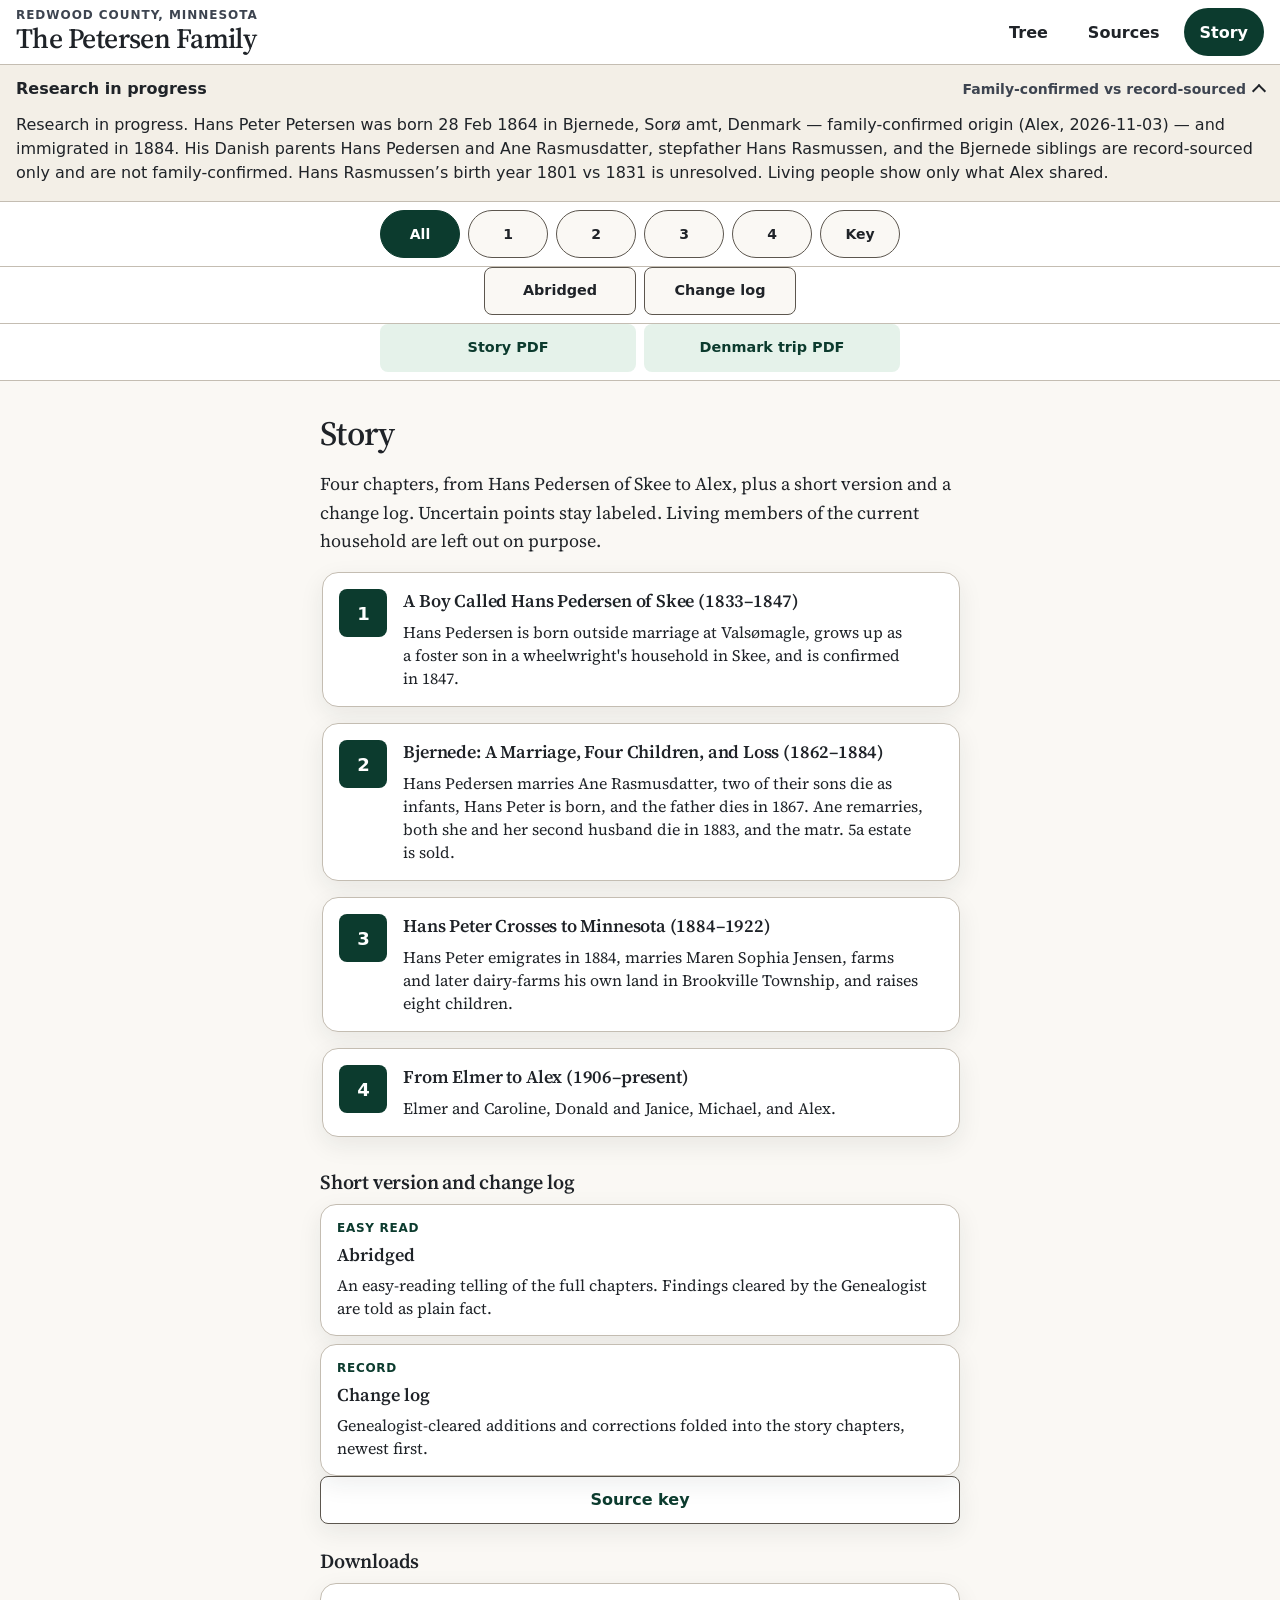
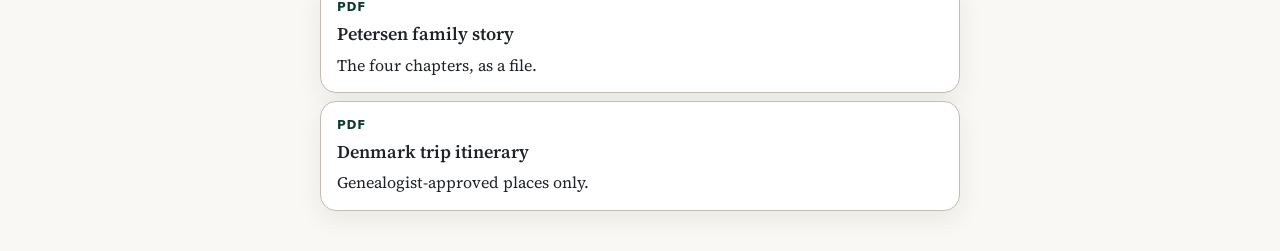
==== story/index.html @ 63ef5d80 "Add abridged story and change log pages Publish the Storyteller companions as readable HTML beside t" ====
<!doctype html>
<html lang="en">
<head>
<meta charset="utf-8">
<title>Story · Petersen Family</title>
<meta name="viewport" content="width=device-width, initial-scale=1, viewport-fit=cover">
<meta name="color-scheme" content="light only">
<meta name="theme-color" content="#FAF8F4">
<meta name="description" content="The Petersen family of Redwood County, Minnesota.">
<meta property="og:site_name" content="Petersen Family Tree">
<meta property="og:title" content="Story · Petersen Family">
<meta property="og:description" content="The Petersen family of Redwood County, Minnesota.">
<meta property="og:type" content="website">
<meta property="og:url" content="https://alexpetersen88.github.io/petersen-family-tree/story/index.html">
<meta property="og:image" content="https://alexpetersen88.github.io/petersen-family-tree/og.png">
<meta property="og:image:width" content="1200">
<meta property="og:image:height" content="630">
<meta property="og:image:alt" content="The Petersen Family, Redwood County, Minnesota">
<meta name="twitter:card" content="summary_large_image">
<meta name="twitter:title" content="Story · Petersen Family">
<meta name="twitter:description" content="The Petersen family of Redwood County, Minnesota.">
<meta name="twitter:image" content="https://alexpetersen88.github.io/petersen-family-tree/og.png">
<link rel="canonical" href="https://alexpetersen88.github.io/petersen-family-tree/story/index.html">
<link rel="icon" href="data:image/svg+xml,%3Csvg xmlns='http://www.w3.org/2000/svg' viewBox='0 0 32 32'%3E%3Crect width='32' height='32' rx='6' fill='%230C3B2E'/%3E%3C/svg%3E">
<link rel="stylesheet" href="../style.css">
</head>
<body class="page story">
<div class="sticky-chrome">
<header>
<div class="brand"><p class="eyebrow">Redwood County, Minnesota</p><h1>The Petersen Family</h1></div>
<nav aria-label="Primary"><a href="../index.html">Tree</a><a href="../sources.html">Sources</a><a class="on" aria-current="page" href="index.html">Story</a></nav>
</header>
<div class="banner"></div>
<nav class="story-jump" aria-label="Chapters"><a href="index.html" aria-label="All chapters" aria-current="page">All</a><a href="01-hans-pedersen-childhood.html" aria-label="Chapter 1">1</a><a href="02-bjernede-parents-and-loss.html" aria-label="Chapter 2">2</a><a href="03-hans-peter-to-minnesota.html" aria-label="Chapter 3">3</a><a href="04-elmer-to-alex.html" aria-label="Chapter 4">4</a><a href="source-key.html" aria-label="Source key">Key</a></nav>
<nav class="story-companions" aria-label="Story companions"><a href="abridged.html">Abridged</a><a href="change-log.html">Change log</a></nav>
<nav class="story-files" aria-label="Downloads">
<a href="../downloads/Petersen-Family-Story.pdf">Story PDF</a>
<a href="../downloads/Denmark-Trip-Itinerary.pdf">Denmark trip PDF</a>
</nav>
</div>
<main class="story-wrap">
<h2>Story</h2>
<p class="lede">Four chapters, from Hans Pedersen of Skee to Alex, plus a short version and a change log. Uncertain points stay labeled. Living members of the current household are left out on purpose.</p>
<ol class="chapter-list">
<li><a class="chapter-card" href="01-hans-pedersen-childhood.html"><span class="chapter-num">1</span><span class="chapter-copy"><span class="chapter-title">A Boy Called Hans Pedersen of Skee (1833–1847)</span><span class="chapter-sum">Hans Pedersen is born outside marriage at Valsømagle, grows up as a foster son in a wheelwright&#x27;s household in Skee, and is confirmed in 1847.</span></span></a></li>
<li><a class="chapter-card" href="02-bjernede-parents-and-loss.html"><span class="chapter-num">2</span><span class="chapter-copy"><span class="chapter-title">Bjernede: A Marriage, Four Children, and Loss (1862–1884)</span><span class="chapter-sum">Hans Pedersen marries Ane Rasmusdatter, two of their sons die as infants, Hans Peter is born, and the father dies in 1867. Ane remarries, both she and her second husband die in 1883, and the matr. 5a estate is sold.</span></span></a></li>
<li><a class="chapter-card" href="03-hans-peter-to-minnesota.html"><span class="chapter-num">3</span><span class="chapter-copy"><span class="chapter-title">Hans Peter Crosses to Minnesota (1884–1922)</span><span class="chapter-sum">Hans Peter emigrates in 1884, marries Maren Sophia Jensen, farms and later dairy-farms his own land in Brookville Township, and raises eight children.</span></span></a></li>
<li><a class="chapter-card" href="04-elmer-to-alex.html"><span class="chapter-num">4</span><span class="chapter-copy"><span class="chapter-title">From Elmer to Alex (1906–present)</span><span class="chapter-sum">Elmer and Caroline, Donald and Janice, Michael, and Alex.</span></span></a></li>
</ol>
<section class="download-block" aria-label="Short version and change log">
<h3>Short version and change log</h3>
<a class="download-card" href="abridged.html"><span class="download-kicker">Easy read</span><span class="download-title">Abridged</span><span class="download-sum">An easy-reading telling of the full chapters. Findings cleared by the Genealogist are told as plain fact.</span></a>
<a class="download-card" href="change-log.html"><span class="download-kicker">Record</span><span class="download-title">Change log</span><span class="download-sum">Genealogist-cleared additions and corrections folded into the story chapters, newest first.</span></a>
</section>
<p class="key-row"><a class="keylink" href="source-key.html">Source key</a></p>
<section class="download-block" aria-label="Downloads">
<h3>Downloads</h3>
<a class="download-card" href="../downloads/Petersen-Family-Story.pdf"><span class="download-kicker">PDF</span><span class="download-title">Petersen family story</span><span class="download-sum">The four chapters, as a file.</span></a>
<a class="download-card" href="../downloads/Denmark-Trip-Itinerary.pdf"><span class="download-kicker">PDF</span><span class="download-title">Denmark trip itinerary</span><span class="download-sum">Genealogist-approved places only.</span></a>
</section>
</main>
<script src="../data.js"></script>
<script src="../common.js"></script>
</body>
</html>
---- style.css ----
/* Source Serif 4, SIL OFL — see fonts/OFL.txt. Light only: no dark theme. */
@font-face{
  font-family:"Source Serif 4";
  font-style:normal;
  font-weight:400 700;
  font-display:swap;
  src:url("fonts/source-serif-4-latin.woff2") format("woff2");
  unicode-range:U+0000-00FF,U+0131,U+0152-0153,U+02BB-02BC,U+02C6,U+02DA,U+02DC,U+0304,U+0308,U+0329,U+2000-206F,U+20AC,U+2122,U+2191,U+2193,U+2212,U+2215,U+FEFF,U+FFFD;
}
:root{
  --bg:#FAF8F4;
  --ink:#1F2328;
  --muted:#3D4450;
  --line:#C4BDB2;
  --control:#5C564E;
  --edge:#5C564E;
  --accent:#0C3B2E;
  --accent-press:#08281F;
  --accent-soft:#E5F2EA;
  --records:#5C2E06;
  --records-soft:#F8EBD9;
  --green:var(--accent);
  --amber:var(--records);
  --date:var(--ink);
  --card:#FFFFFF;
  --card-2:#F3EFE7;
  --shadow:0 8px 24px rgba(31,35,40,.08);
  --green-soft:var(--accent-soft);
  --amber-soft:var(--records-soft);
  --blue-soft:var(--accent-soft);
  --blue:var(--accent);
  --on-accent:#FFFFFF;
  --peek:calc(72px + env(safe-area-inset-bottom, 0px));
  --tap:48px;
  --sans:system-ui,-apple-system,"Segoe UI",sans-serif;
  --serif:"Source Serif 4",Georgia,"Iowan Old Style","Palatino Linotype",Palatino,serif;
  color-scheme:light only;
}
*{box-sizing:border-box}
html,body{margin:0;max-width:100%;background:var(--bg);color:var(--ink)}
html{color-scheme:light only;background:#FAF8F4}
body{font-family:var(--sans);line-height:1.5;color:#1F2328;background:#FAF8F4}
h1,h2,h3{font-family:var(--serif);font-weight:560;letter-spacing:-.02em}
body.tree{height:100vh;height:100dvh;display:flex;flex-direction:column;overflow:hidden}
a{color:var(--accent)}
a:visited{color:var(--accent)}
button,a,summary{-webkit-tap-highlight-color:transparent}
:focus{outline:none}
:focus-visible{outline:3px solid var(--ink);outline-offset:3px}
header{flex:none;display:flex;align-items:center;justify-content:space-between;gap:8px;padding:8px 16px;padding-top:max(8px,env(safe-area-inset-top));padding-left:max(16px,env(safe-area-inset-left));padding-right:max(16px,env(safe-area-inset-right));background:var(--card);border-bottom:1px solid var(--line);z-index:5}
.brand{min-width:0}
.eyebrow{margin:0;font:700 .75rem var(--sans);letter-spacing:.08em;text-transform:uppercase;color:var(--muted)}
h1{margin:0;font-size:clamp(1.125rem,4.4vw,1.5rem);line-height:1.2}
nav{display:flex;gap:8px;flex:none}
nav a{font:700 1rem var(--sans);text-decoration:none;color:var(--ink);padding:0 16px;border-radius:999px;min-height:var(--tap);min-width:var(--tap);display:inline-flex;align-items:center;justify-content:center}
nav a.on{background:var(--accent);color:var(--on-accent)}
nav a.on:visited{color:var(--on-accent)}
.banner{flex:none;background:var(--card-2);border-bottom:1px solid var(--line)}
.banner-details summary{min-height:var(--tap);padding:8px 16px;padding-left:max(16px,env(safe-area-inset-left));padding-right:max(16px,env(safe-area-inset-right));display:flex;align-items:center;gap:8px;cursor:pointer;font:700 1rem/1.3 var(--sans);list-style:none}
.banner-details summary::-webkit-details-marker{display:none}
.banner-title{color:var(--ink)}
.banner-hint{margin-left:auto;color:var(--muted);font-weight:650;font-size:.875rem;text-align:right}
.banner-details summary::after{content:"";flex:none;width:8px;height:8px;border-right:2px solid var(--ink);border-bottom:2px solid var(--ink);transform:translateY(-2px) rotate(45deg)}
.banner-details[open] summary::after{transform:translateY(2px) rotate(-135deg)}
.banner-full{margin:0;padding:0 16px 16px;padding-left:max(16px,env(safe-area-inset-left));padding-right:max(16px,env(safe-area-inset-right));font:400 1rem/1.5 var(--sans);color:var(--ink)}
@media (max-width:800px){
  .banner-details summary{display:grid;grid-template-columns:minmax(0,1fr) auto;align-items:center;column-gap:8px;row-gap:0}
  .banner-title{grid-column:1}
  .banner-hint{grid-column:1;margin-left:0;text-align:left}
  .banner-details summary::after{grid-column:2;grid-row:1 / span 2;align-self:center;margin:0}
}
.toolbar{position:relative;z-index:6;flex:none;display:flex;flex-wrap:wrap;align-items:center;gap:8px;padding:8px 16px;padding-left:max(16px,env(safe-area-inset-left));padding-right:max(16px,env(safe-area-inset-right));background:var(--card);border-bottom:1px solid var(--line)}
.legend{position:relative}
.legend summary{min-height:var(--tap);min-width:var(--tap);padding:0 16px;display:inline-flex;align-items:center;gap:8px;border-radius:999px;border:1px solid var(--control);background:var(--bg);color:var(--ink);font:700 1rem var(--sans);cursor:pointer;list-style:none;touch-action:manipulation}
.legend summary::-webkit-details-marker{display:none}
.legend[open] summary{background:var(--accent-soft);color:var(--accent);border-color:var(--accent)}
.legend-body{display:none;position:absolute;left:0;top:calc(100% + 8px);width:min(24rem,calc(100vw - 32px));background:var(--card);border:1px solid var(--line);border-radius:16px;box-shadow:var(--shadow);padding:16px;z-index:7}
.legend[open] .legend-body{display:block}
.legend-body p{margin:8px 0;font:500 1rem/1.45 var(--sans);color:var(--ink)}
.legend-body .badge{margin:0 8px 4px 0}
.legend-help{color:var(--muted);margin-top:16px}
.badge{display:inline-flex;align-items:center;gap:8px;max-width:100%;min-height:32px;padding:4px 12px 4px 8px;border-radius:999px;border:1.5px solid transparent;font:700 .8125rem/1.3 var(--sans);vertical-align:middle}
.badge-ico{width:16px;height:16px;flex:none;display:block}
.badge-label{min-width:0}
.badge-family{color:var(--accent);background:var(--accent-soft);border-color:var(--accent)}
.badge-records,.badge-candidate{color:var(--records);background:var(--records-soft);border-color:var(--records)}
.badge-living{color:var(--ink);background:var(--card-2);border-color:var(--ink);border-style:dashed}
.ctrl{margin-left:auto;display:flex;gap:8px;flex:none}
.ctrl button{touch-action:manipulation;flex:none;min-height:var(--tap);min-width:var(--tap);padding:0 16px;border-radius:8px;border:1px solid var(--control);background:var(--card);color:var(--ink);font:700 1rem/1 var(--sans);cursor:pointer;display:inline-flex;align-items:center;justify-content:center;gap:8px}
.ctrl-ico{width:24px;height:24px;display:block;flex:none}
.ctrl button:active{background:var(--card-2)}
main.stage{flex:1;min-height:0;display:flex;position:relative;overflow:hidden}
#treewrap{flex:1;min-width:0;min-height:0;position:relative;overflow:hidden;background:var(--bg);touch-action:none}
@media (hover:hover) and (pointer:fine){
  #treewrap{cursor:grab}
  #treewrap.grabbing{cursor:grabbing}
  .ctrl button:hover,.legend summary:hover{background:var(--card-2)}
  .legend[open] summary:hover{background:var(--accent-soft)}
}
svg{width:100%;height:100%;display:block;touch-action:none;overflow:visible}
svg text{font-family:var(--sans)}
.node{cursor:pointer}
.node rect{fill:var(--card);stroke:var(--line);stroke-width:1.6}
.node .nm{fill:var(--ink);font-weight:600;font-family:var(--serif)}
.node .sub{fill:var(--muted);font-weight:600}
.node .status{fill:currentColor;font-weight:700;font-size:13px}
.node .badge-bg{fill:var(--records-soft);stroke:var(--records);stroke-width:1.5}
.node.family{color:var(--accent)}
.node.records{color:var(--records)}
.node.family .badge-bg{fill:var(--accent-soft);stroke:var(--accent)}
.node.family rect{stroke:var(--accent);stroke-width:2.4}
.node.records rect{stroke:var(--records);stroke-width:2.4}
.node .badge-living{color:var(--ink)}
.node .badge-living .badge-bg{fill:var(--card-2);stroke:var(--ink);stroke-dasharray:3 2}
.node.living rect{fill:var(--accent-soft);stroke-dasharray:6 4}
.node.sel rect{stroke-width:4}
.node:focus-visible{outline:3px solid var(--ink);outline-offset:3px}
.edge{fill:none;stroke:var(--edge);stroke-width:2}
.marr{stroke:var(--records);stroke-width:2.2;stroke-dasharray:5 4}
#safeprobe{position:absolute;width:0;height:env(safe-area-inset-bottom,0px);overflow:hidden;pointer-events:none}
#sheet{position:absolute;left:0;right:0;bottom:0;z-index:5;display:flex;flex-direction:column;width:auto;max-height:calc(100% - 136px);overflow:hidden;background:var(--card);border-top:1px solid var(--line);border-radius:16px 16px 0 0;box-shadow:0 -8px 32px rgba(31,35,40,.16);transform:translateY(calc(100% - var(--peek)));transition:transform .24s ease;padding:0}
#sheet.open{transform:none;height:calc(100% - 136px)}
#sheet.dragging{transition:none}
.sheetbar{height:72px;flex:none;touch-action:none;user-select:none}
.sheetclose{display:flex;flex-direction:column;align-items:stretch;justify-content:center;width:100%;height:100%;margin:0;padding:8px 16px;border:0;background:transparent;color:inherit;font:inherit;text-align:left;cursor:pointer;touch-action:manipulation}
.handle{width:48px;height:4px;border-radius:999px;background:var(--control);display:block;margin:0 auto 8px}
.sheetline{display:flex;align-items:center;justify-content:space-between;gap:8px;min-width:0}
#sheetlabel{font:700 1.0625rem/1.2 var(--sans);color:var(--ink);overflow:hidden;text-overflow:ellipsis;white-space:nowrap;min-width:0}
#sheetaction{flex:none;display:inline-flex;align-items:center;min-height:32px;padding:8px 12px;border-radius:999px;background:var(--accent-soft);color:var(--accent);font:700 .875rem/1 var(--sans)}
.peek-spacer{height:env(safe-area-inset-bottom,0px);flex:none}
#sheet.open .peek-spacer{height:0}
#panel{overflow:auto;overscroll-behavior:contain;touch-action:pan-y;-webkit-overflow-scrolling:touch;padding:8px 16px 16px;flex:1;min-height:0}
#panel h2{margin:8px 0;font-size:1.75rem;line-height:1.15}
#panel h3{font:700 .75rem/1 var(--sans);letter-spacing:.07em;text-transform:uppercase;color:var(--muted);margin:16px 0 8px}
#panel dt{font:700 .75rem var(--sans);letter-spacing:.05em;text-transform:uppercase;color:var(--muted);margin-top:16px}
#panel dd{margin:0;font-size:1.0625rem}
#panel dd a.p{display:inline-flex;align-items:center;min-height:var(--tap);padding:8px 0}
.empty-cta{font:500 1.0625rem/1.5 var(--sans);color:var(--ink);margin:8px 0 0}
.pills{display:flex;flex-wrap:wrap;gap:8px;margin:0 0 8px}
.sheet-foot{flex:none;display:flex;padding:8px 16px calc(8px + env(safe-area-inset-bottom,0px));border-top:1px solid var(--line);background:var(--card)}
.sheet-foot button{flex:1;min-height:var(--tap);padding:0 16px;border:0;border-radius:8px;background:var(--accent);color:var(--on-accent);font:700 1rem/1 var(--sans);cursor:pointer;touch-action:manipulation}
.sheet-foot button:active{background:var(--accent-press)}
.sheet-foot button:focus-visible{outline-color:var(--ink)}
.relnote{color:var(--records);font:500 1rem/1.45 var(--sans);margin:8px 0}
.oknote{color:var(--accent);font:500 1rem/1.45 var(--sans);margin:8px 0}
a.p{color:var(--accent);cursor:pointer;text-decoration:underline;text-underline-offset:3px}
.src{margin:0 0 8px}
.src-jump{display:flex;gap:8px;align-items:center;min-height:var(--tap);padding:8px 16px;border:1px solid var(--control);border-radius:8px;background:var(--card-2);color:var(--ink);text-decoration:none}
.src-id{flex:none;font:800 .9rem var(--sans);color:var(--accent)}
.src-body{font:500 .95rem/1.35 var(--sans);overflow-wrap:anywhere}
a.src-url{display:flex;align-items:center;min-height:var(--tap);margin-top:8px;padding:8px 16px;border-radius:8px;background:var(--accent-soft);color:var(--accent);font:500 .875rem/1.35 ui-monospace,SFMono-Regular,Menlo,Consolas,monospace;overflow-wrap:anywhere;word-break:break-word}
.src-hint,.fineprint{font:500 .92rem/1.4 var(--sans)}
.src-hint{color:var(--ink);margin:8px 0}
.fineprint{color:var(--muted);margin:16px 0 0;font-size:.875rem}
.muted{color:var(--muted)}
td .muted{display:block;margin-top:8px}
.sticky-chrome{position:sticky;top:0;z-index:6;background:var(--bg)}
.sticky-chrome header{position:static}
.return-tree{display:flex;align-items:center;min-height:var(--tap);padding:8px 16px;padding-left:max(16px,env(safe-area-inset-left));padding-right:max(16px,env(safe-area-inset-right));background:var(--accent);color:var(--on-accent);font:700 1rem/1.3 var(--sans);text-decoration:none}
.return-tree:visited{color:var(--on-accent)}
.return-tree[hidden]{display:none}
.return-tree:focus-visible{outline-color:var(--ink)}
.wrap{padding:16px;padding-left:max(16px,env(safe-area-inset-left));padding-right:max(16px,env(safe-area-inset-right));padding-bottom:calc(32px + env(safe-area-inset-bottom,0px))}
.wrap h2{margin:8px 0;font-size:1.5rem}
.lede{font:400 1.0625rem/1.5 var(--sans);color:var(--ink)}
table,thead,tbody,tr,td,th{display:block;width:100%}
thead{display:none}
table{background:transparent;border:0;box-shadow:none;border-spacing:0}
tr{background:var(--card);border:1px solid var(--line);border-radius:16px;box-shadow:var(--shadow);margin:0 0 16px;padding:16px;scroll-margin-top:8px}
td,th{border:0;padding:8px 0;vertical-align:top;text-align:left;font-size:1rem;overflow-wrap:anywhere}
td::before{content:attr(data-label);display:block;font:700 .75rem var(--sans);letter-spacing:.05em;text-transform:uppercase;color:var(--muted);margin-bottom:8px}
.sid{font:800 1rem var(--sans);color:var(--ink)}
.flag{display:inline-block;margin-top:8px;font:700 .8125rem/1.35 var(--sans);color:var(--records)}
a.who{display:flex;align-items:center;min-height:var(--tap);padding:8px 0;border-bottom:1px solid var(--line);color:var(--ink);font:650 1rem/1.35 var(--sans);text-decoration:underline;text-underline-offset:3px}
a.who:last-child{border-bottom:0}
tr:last-child td{border-bottom:0}
tr:target{background:var(--records-soft);box-shadow:inset 0 0 0 2px var(--records)}
.notes p,.notes li{font:400 1rem/1.5 var(--sans);color:var(--ink)}
.notes h3{font-family:var(--serif);font-weight:600;font-size:1.125rem}
.notes a{overflow-wrap:anywhere}
@media (max-width:800px) and (min-height:501px){
  header{flex-wrap:wrap;row-gap:8px}
  header nav{flex:1 1 100%;display:grid;grid-template-columns:repeat(3,minmax(0,1fr));gap:8px}
  header nav a{width:100%;padding:0 8px}
}
@media (max-width:800px) and (max-height:500px){
  .eyebrow{display:none}
  header{padding-top:max(8px,env(safe-area-inset-top));padding-bottom:8px}
  .banner-hint{display:none}
  header nav{gap:8px}
  header nav a{padding:0 8px;font-size:.875rem}
  #sheet{max-height:calc(100% - 80px)}
  #sheet.open{height:calc(100% - 80px)}
}
@media (min-width:801px){
  h1{font-size:1.75rem}
  nav a{padding:0 16px}
  #sheet,#sheet.open{position:relative;transform:none;width:min(440px,38vw);height:auto;max-height:none;flex:none;align-self:stretch;border-radius:0;border-top:0;border-left:1px solid var(--line);box-shadow:none;overflow:auto}
  .sheetbar,.peek-spacer,.sheet-foot{display:none}
  #panel{overflow:visible;flex:none}
  .wrap{max-width:1080px;margin:0 auto;padding-top:24px}
  table{display:table;border-collapse:separate;border-spacing:0;width:100%;background:var(--card);border:1px solid var(--line);border-radius:16px;overflow:hidden;box-shadow:var(--shadow)}
  thead{display:table-header-group}
  tbody{display:table-row-group}
  tr{display:table-row;margin:0;padding:0;border:0;border-radius:0;box-shadow:none;background:transparent}
  td,th{display:table-cell;width:auto;border-bottom:1px solid var(--line);padding:16px}
  th{font:700 .75rem var(--sans);letter-spacing:.05em;text-transform:uppercase;color:var(--muted);background:var(--card-2)}
  td::before{content:none}
  th:nth-child(1),td:nth-child(1){width:7rem}
  th:nth-child(3),td:nth-child(3){width:32%}
  a.who{min-height:var(--tap);padding:8px 0;border:0}
  tr:target{background:var(--records-soft);box-shadow:none}
}
@media (prefers-reduced-motion:reduce){#sheet{transition:none}}

body.story{background:var(--bg)}
.story-jump{display:grid;grid-template-columns:repeat(6,minmax(0,1fr));gap:8px;padding:8px 16px;padding-left:max(16px,env(safe-area-inset-left));padding-right:max(16px,env(safe-area-inset-right));background:var(--card);border-bottom:1px solid var(--line)}
.story-jump a{min-height:var(--tap);min-width:0;width:auto;display:flex;align-items:center;justify-content:center;padding:0 8px;border-radius:999px;border:1px solid var(--control);background:var(--bg);color:var(--ink);font:700 .875rem var(--sans);text-decoration:none;touch-action:manipulation}
.story-jump a[aria-current="page"]{background:var(--accent);border-color:var(--accent);color:var(--on-accent)}
.story-companions{display:grid;grid-template-columns:1fr 1fr;gap:8px;padding:0 16px 8px;padding-left:max(16px,env(safe-area-inset-left));padding-right:max(16px,env(safe-area-inset-right));background:var(--card);border-bottom:1px solid var(--line)}
.story-companions a{min-height:var(--tap);display:flex;align-items:center;justify-content:center;padding:8px 12px;border-radius:8px;border:1px solid var(--control);background:var(--bg);color:var(--ink);font:700 .9rem/1.2 var(--sans);text-align:center;text-decoration:none;touch-action:manipulation}
.story-companions a:visited{color:var(--ink)}
.story-companions a[aria-current="page"],.story-companions a[aria-current="page"]:visited{background:var(--accent);border-color:var(--accent);color:var(--on-accent)}
.story-files{display:grid;grid-template-columns:1fr 1fr;gap:8px;padding:0 16px 8px;padding-left:max(16px,env(safe-area-inset-left));padding-right:max(16px,env(safe-area-inset-right));background:var(--card);border-bottom:1px solid var(--line)}
.story-files a{min-height:var(--tap);display:flex;align-items:center;justify-content:center;padding:8px 16px;border-radius:8px;background:var(--accent-soft);color:var(--accent);font:700 .9rem/1.2 var(--sans);text-align:center;text-decoration:none;touch-action:manipulation}
@media (max-width:360px){
  .story-files a,.story-companions a{font-size:.8125rem;padding:8px}
}
.story-wrap{max-width:42rem;margin:0 auto;padding:24px 16px calc(40px + env(safe-area-inset-bottom));padding-left:max(16px,env(safe-area-inset-left));padding-right:max(16px,env(safe-area-inset-right))}
.story-wrap h2{line-height:1.2;font-size:clamp(1.75rem,7vw,2.125rem);margin:0 0 16px}
.story-wrap .lede{font-family:var(--serif);font-size:1.125rem;line-height:1.6;color:var(--ink);margin:0 0 16px}
.story-wrap h3{font-family:var(--serif);font-weight:600;font-size:1.25rem;line-height:1.35;letter-spacing:-.01em;color:var(--ink);margin:24px 0 8px}
.story-wrap p,.story-wrap li{font-family:var(--serif);font-size:1.125rem;line-height:1.65;overflow-wrap:break-word;text-wrap:pretty}
.story-wrap p{margin:0 0 16px}
.story-wrap ul{margin:0 0 16px;padding-left:1.25rem}
.story-wrap li{margin:0 0 8px;padding-left:.15rem}
.story-wrap li::marker{color:var(--accent)}
.story-wrap strong{font-weight:700}
.story-wrap code{font-family:ui-monospace,SFMono-Regular,Menlo,Consolas,monospace;font-size:.9em}
.dek{font-family:var(--serif);font-size:1.0625rem;line-height:1.55;color:var(--muted);margin:0 0 24px}
a.cite{font-family:var(--sans);font-weight:750;font-size:.86em;letter-spacing:.01em;white-space:nowrap;text-underline-offset:3px}
.provisional{background:var(--records-soft);border-radius:8px;padding:16px;box-shadow:inset 4px 0 0 var(--records)}
.unknown{margin-top:24px;padding:8px 16px 16px;background:var(--card);border:1px solid var(--line);border-radius:16px;box-shadow:var(--shadow)}
.unknown h3{margin-top:16px}
.chapter-list{list-style:none;margin:0;padding:0;display:flex;flex-direction:column;gap:8px}
.chapter-card{display:flex;gap:16px;align-items:flex-start;min-height:72px;padding:16px;background:var(--card);border:1px solid var(--line);border-radius:16px;box-shadow:var(--shadow);color:var(--ink);text-decoration:none;touch-action:manipulation}
.chapter-card:active{background:var(--accent-soft)}
.chapter-num{flex:none;width:48px;height:48px;border-radius:8px;background:var(--accent);color:var(--on-accent);display:flex;align-items:center;justify-content:center;font:700 1.125rem var(--sans)}
.chapter-copy{min-width:0;display:flex;flex-direction:column;gap:8px}
.chapter-title{font-family:var(--serif);font-weight:600;font-size:1.125rem;line-height:1.3;letter-spacing:-.01em}
.chapter-sum{font-family:var(--serif);font-weight:400;font-size:1rem;line-height:1.45;color:var(--ink)}
.pager{display:grid;grid-template-columns:1fr 1fr;gap:8px;margin-top:24px}
.pager a.prev,.pager a.next{display:flex;flex-direction:column;justify-content:center;gap:8px;min-height:64px;padding:16px;border-radius:16px;text-decoration:none;touch-action:manipulation}
.pager a.prev{border:1px solid var(--line);background:var(--card);color:var(--ink);box-shadow:var(--shadow)}
.pager a.next{background:var(--accent);color:var(--on-accent);border:1px solid var(--accent)}
.pager a.next:visited{color:var(--on-accent)}
.pager a.next:first-child{grid-column:2}
.pager .dir{font:700 .75rem var(--sans);letter-spacing:.06em;text-transform:uppercase}
.pager a.prev .dir{color:var(--muted)}
.pager a.next .dir{color:var(--accent-soft)}
.pager .label{font:700 1rem/1.25 var(--sans)}
.pager a.next{align-items:flex-end;text-align:right}
.key-row{margin:16px 0 24px}
.keylink{display:flex;align-items:center;justify-content:center;min-height:var(--tap);padding:8px 16px;border-radius:8px;border:1px solid var(--control);background:var(--card);color:var(--accent);font:700 1rem/1.3 var(--sans);text-decoration:none;box-shadow:var(--shadow);touch-action:manipulation}
.pager .keylink{grid-column:1 / -1}
.src-card{background:var(--card);border:1px solid var(--line);border-radius:16px;box-shadow:var(--shadow);padding:16px 16px 8px;margin:0 0 16px;scroll-margin-top:8px}
.download-block{display:flex;flex-direction:column;gap:8px;margin-top:24px}
.download-block h3{margin:0}
.download-card{display:flex;flex-direction:column;gap:8px;min-height:72px;padding:16px;background:var(--card);border:1px solid var(--line);border-radius:16px;box-shadow:var(--shadow);color:var(--ink);text-decoration:none;touch-action:manipulation}
.download-kicker{font:700 .75rem var(--sans);letter-spacing:.06em;text-transform:uppercase;color:var(--accent)}
.download-title{font-family:var(--serif);font-weight:600;font-size:1.125rem;line-height:1.3}
.download-sum{font-family:var(--serif);font-weight:400;font-size:1rem;line-height:1.4;color:var(--ink)}
.src-card h3{margin:8px 0}
.src-card .sid{font:800 1rem var(--sans)}
.src-card .flag{font:700 .875rem/1.35 var(--sans)}
.src-card:target{background:var(--records-soft);box-shadow:inset 0 0 0 2px var(--records)}
.story-wrap a.src-url{display:inline;margin:0;padding:0;min-height:0;background:transparent;border-radius:0;font-family:ui-monospace,SFMono-Regular,Menlo,Consolas,monospace;font-size:.82em;line-height:1.45;overflow-wrap:anywhere;word-break:break-word}
@media (hover:hover) and (pointer:fine){
  .chapter-card:hover,.download-card:hover,.keylink:hover,.pager a.prev:hover,.story-files a:hover,.story-companions a:hover{background:var(--card-2)}
  .pager a.next:hover,.sheet-foot button:hover,nav a.on:hover,.return-tree:hover,.story-jump a[aria-current="page"]:hover,.story-companions a[aria-current="page"]:hover{background:var(--accent-press)}
}
@media (min-width:801px){
  .story-jump{display:flex;justify-content:center}
  .story-jump a{flex:0 0 auto;min-width:5rem;padding:0 16px}
  .story-companions{display:flex;justify-content:center}
  .story-companions a{flex:0 1 auto;min-width:9.5rem}
  .story-files{display:flex;justify-content:center}
  .story-files a{min-width:16rem}
  .story-wrap{padding-top:32px}
  .story-wrap p,.story-wrap li{font-size:1.1875rem}
}
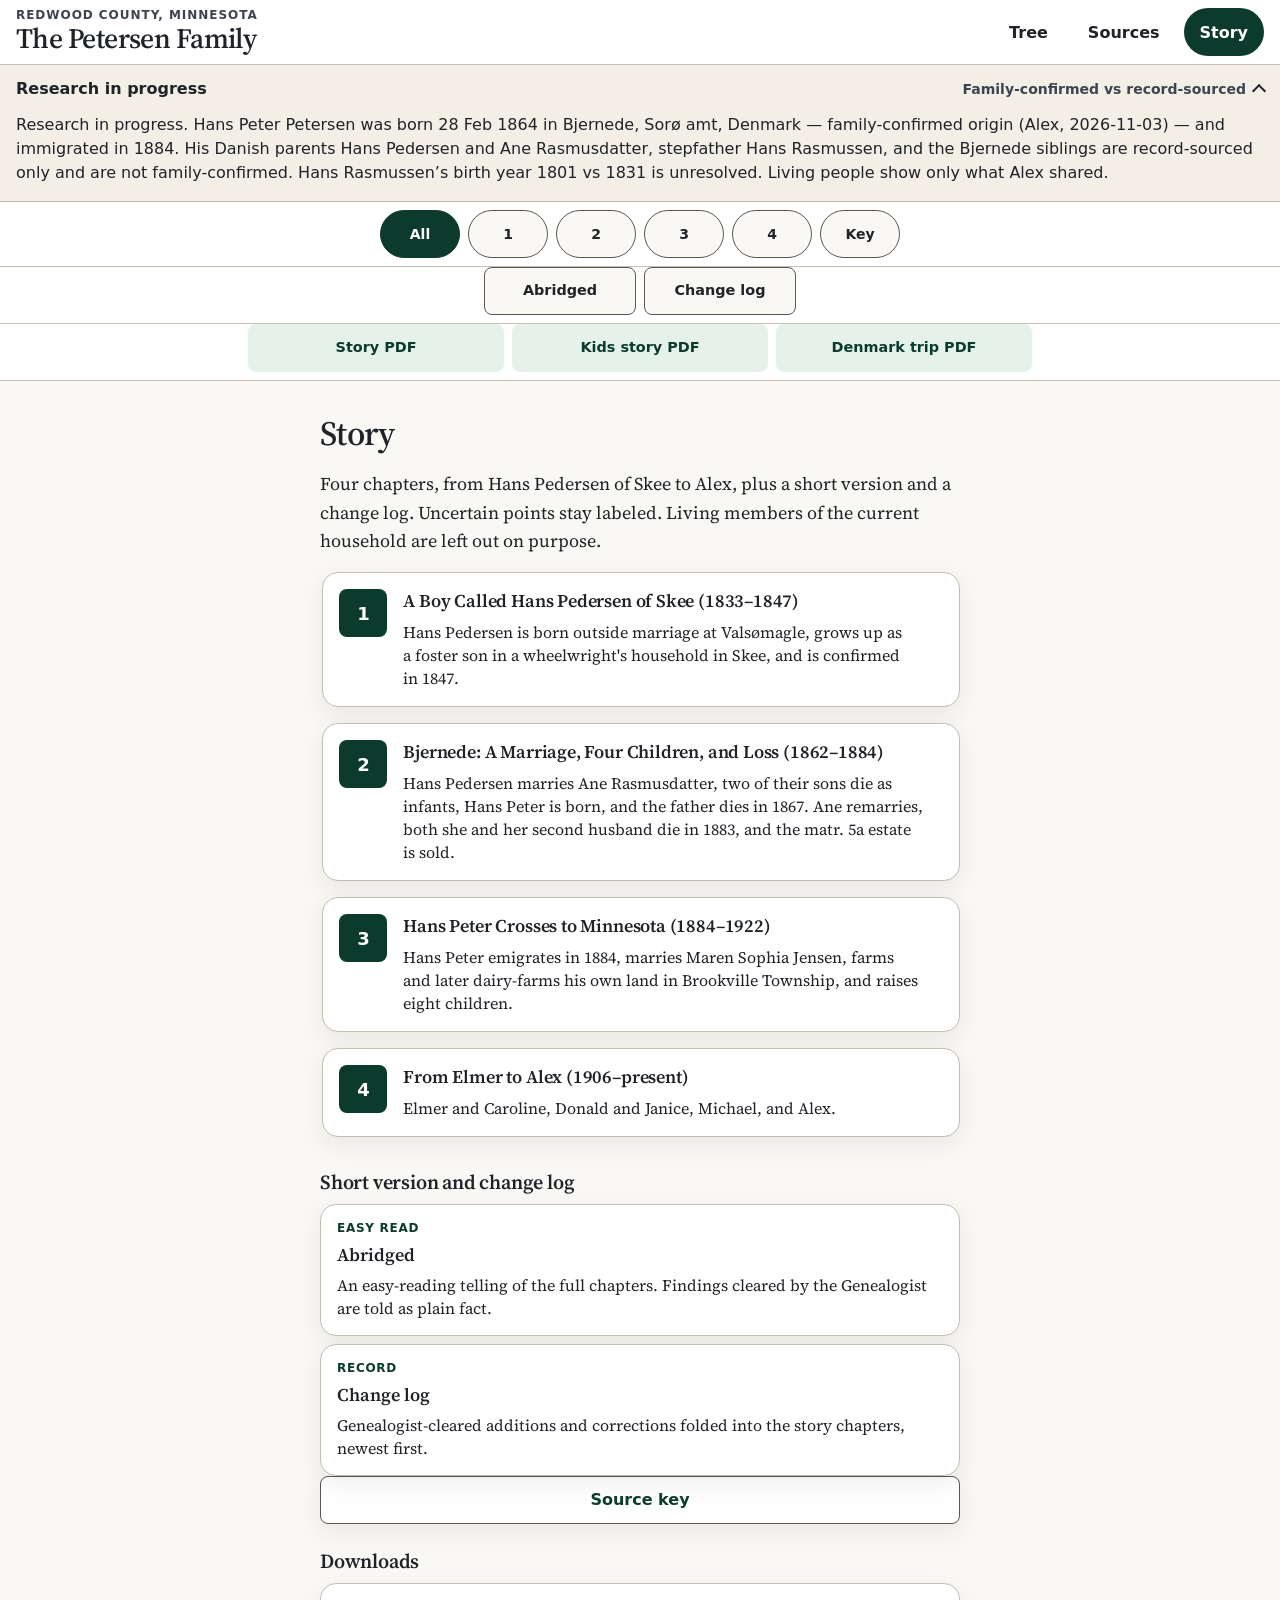
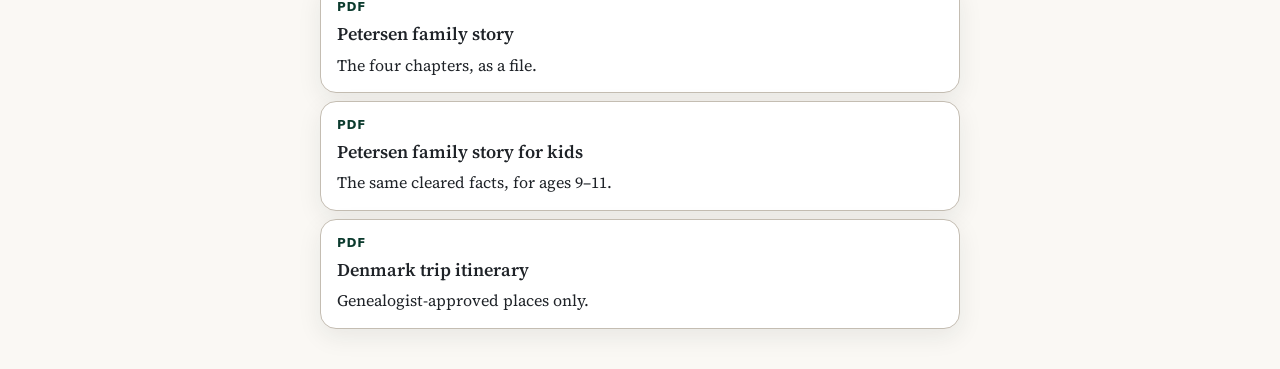
==== commit 32723eae: "Sync the Hansdatter lock into the tree, story, and sources. P25’s display name is Ane Marie Hansdatt" ====
--- a/story/index.html
+++ b/story/index.html
@@ -35,6 +35,7 @@
 <nav class="story-companions" aria-label="Story companions"><a href="abridged.html">Abridged</a><a href="change-log.html">Change log</a></nav>
 <nav class="story-files" aria-label="Downloads">
 <a href="../downloads/Petersen-Family-Story.pdf">Story PDF</a>
+<a href="../downloads/Petersen-Family-Story-Kids.pdf">Kids story PDF</a>
 <a href="../downloads/Denmark-Trip-Itinerary.pdf">Denmark trip PDF</a>
 </nav>
 </div>
@@ -56,6 +57,7 @@
 <section class="download-block" aria-label="Downloads">
 <h3>Downloads</h3>
 <a class="download-card" href="../downloads/Petersen-Family-Story.pdf"><span class="download-kicker">PDF</span><span class="download-title">Petersen family story</span><span class="download-sum">The four chapters, as a file.</span></a>
+<a class="download-card" href="../downloads/Petersen-Family-Story-Kids.pdf"><span class="download-kicker">PDF</span><span class="download-title">Petersen family story for kids</span><span class="download-sum">The same cleared facts, for ages 9–11.</span></a>
 <a class="download-card" href="../downloads/Denmark-Trip-Itinerary.pdf"><span class="download-kicker">PDF</span><span class="download-title">Denmark trip itinerary</span><span class="download-sum">Genealogist-approved places only.</span></a>
 </section>
 </main>
--- a/style.css
+++ b/style.css
@@ -70,6 +70,13 @@
   .banner-details summary::after{grid-column:2;grid-row:1 / span 2;align-self:center;margin:0}
 }
 .toolbar{position:relative;z-index:6;flex:none;display:flex;flex-wrap:wrap;align-items:center;gap:8px;padding:8px 16px;padding-left:max(16px,env(safe-area-inset-left));padding-right:max(16px,env(safe-area-inset-right));background:var(--card);border-bottom:1px solid var(--line)}
+.scope{display:flex;flex:1 1 auto;min-width:min(100%,18rem);border:1px solid var(--control);border-radius:999px;overflow:hidden;background:var(--bg)}
+.scope button{flex:1;touch-action:manipulation;min-height:var(--tap);padding:0 14px;border:0;border-radius:0;background:transparent;color:var(--ink);font:700 1rem/1.2 var(--sans);cursor:pointer;white-space:nowrap}
+.scope button+button{box-shadow:inset 1px 0 0 var(--control)}
+.scope button[aria-pressed="true"]{background:var(--accent);color:var(--on-accent)}
+.scope button:active{background:var(--card-2)}
+.scope button[aria-pressed="true"]:active{background:var(--accent-press)}
+.sr{position:absolute;width:1px;height:1px;padding:0;margin:-1px;overflow:hidden;clip:rect(0,0,0,0);white-space:nowrap;border:0}
 .legend{position:relative}
 .legend summary{min-height:var(--tap);min-width:var(--tap);padding:0 16px;display:inline-flex;align-items:center;gap:8px;border-radius:999px;border:1px solid var(--control);background:var(--bg);color:var(--ink);font:700 1rem var(--sans);cursor:pointer;list-style:none;touch-action:manipulation}
 .legend summary::-webkit-details-marker{display:none}
@@ -94,8 +101,9 @@
 @media (hover:hover) and (pointer:fine){
   #treewrap{cursor:grab}
   #treewrap.grabbing{cursor:grabbing}
-  .ctrl button:hover,.legend summary:hover{background:var(--card-2)}
+  .ctrl button:hover,.legend summary:hover,.scope button:hover{background:var(--card-2)}
   .legend[open] summary:hover{background:var(--accent-soft)}
+  .scope button[aria-pressed="true"]:hover{background:var(--accent-press)}
 }
 svg{width:100%;height:100%;display:block;touch-action:none;overflow:visible}
 svg text{font-family:var(--sans)}
@@ -115,8 +123,8 @@
 .node.living rect{fill:var(--accent-soft);stroke-dasharray:6 4}
 .node.sel rect{stroke-width:4}
 .node:focus-visible{outline:3px solid var(--ink);outline-offset:3px}
-.edge{fill:none;stroke:var(--edge);stroke-width:2}
-.marr{stroke:var(--records);stroke-width:2.2;stroke-dasharray:5 4}
+.edge{fill:none;stroke:var(--edge);stroke-width:2.25;stroke-linecap:round;stroke-linejoin:round}
+.marr{stroke:var(--records);stroke-width:4;stroke-linecap:round}
 #safeprobe{position:absolute;width:0;height:env(safe-area-inset-bottom,0px);overflow:hidden;pointer-events:none}
 #sheet{position:absolute;left:0;right:0;bottom:0;z-index:5;display:flex;flex-direction:column;width:auto;max-height:calc(100% - 136px);overflow:hidden;background:var(--card);border-top:1px solid var(--line);border-radius:16px 16px 0 0;box-shadow:0 -8px 32px rgba(31,35,40,.16);transform:translateY(calc(100% - var(--peek)));transition:transform .24s ease;padding:0}
 #sheet.open{transform:none;height:calc(100% - 136px)}
@@ -178,6 +186,9 @@
 .notes p,.notes li{font:400 1rem/1.5 var(--sans);color:var(--ink)}
 .notes h3{font-family:var(--serif);font-weight:600;font-size:1.125rem}
 .notes a{overflow-wrap:anywhere}
+@media (max-width:800px){
+  .scope{flex:1 1 100%;min-width:0}
+}
 @media (max-width:800px) and (min-height:501px){
   header{flex-wrap:wrap;row-gap:8px}
   header nav{flex:1 1 100%;display:grid;grid-template-columns:repeat(3,minmax(0,1fr));gap:8px}
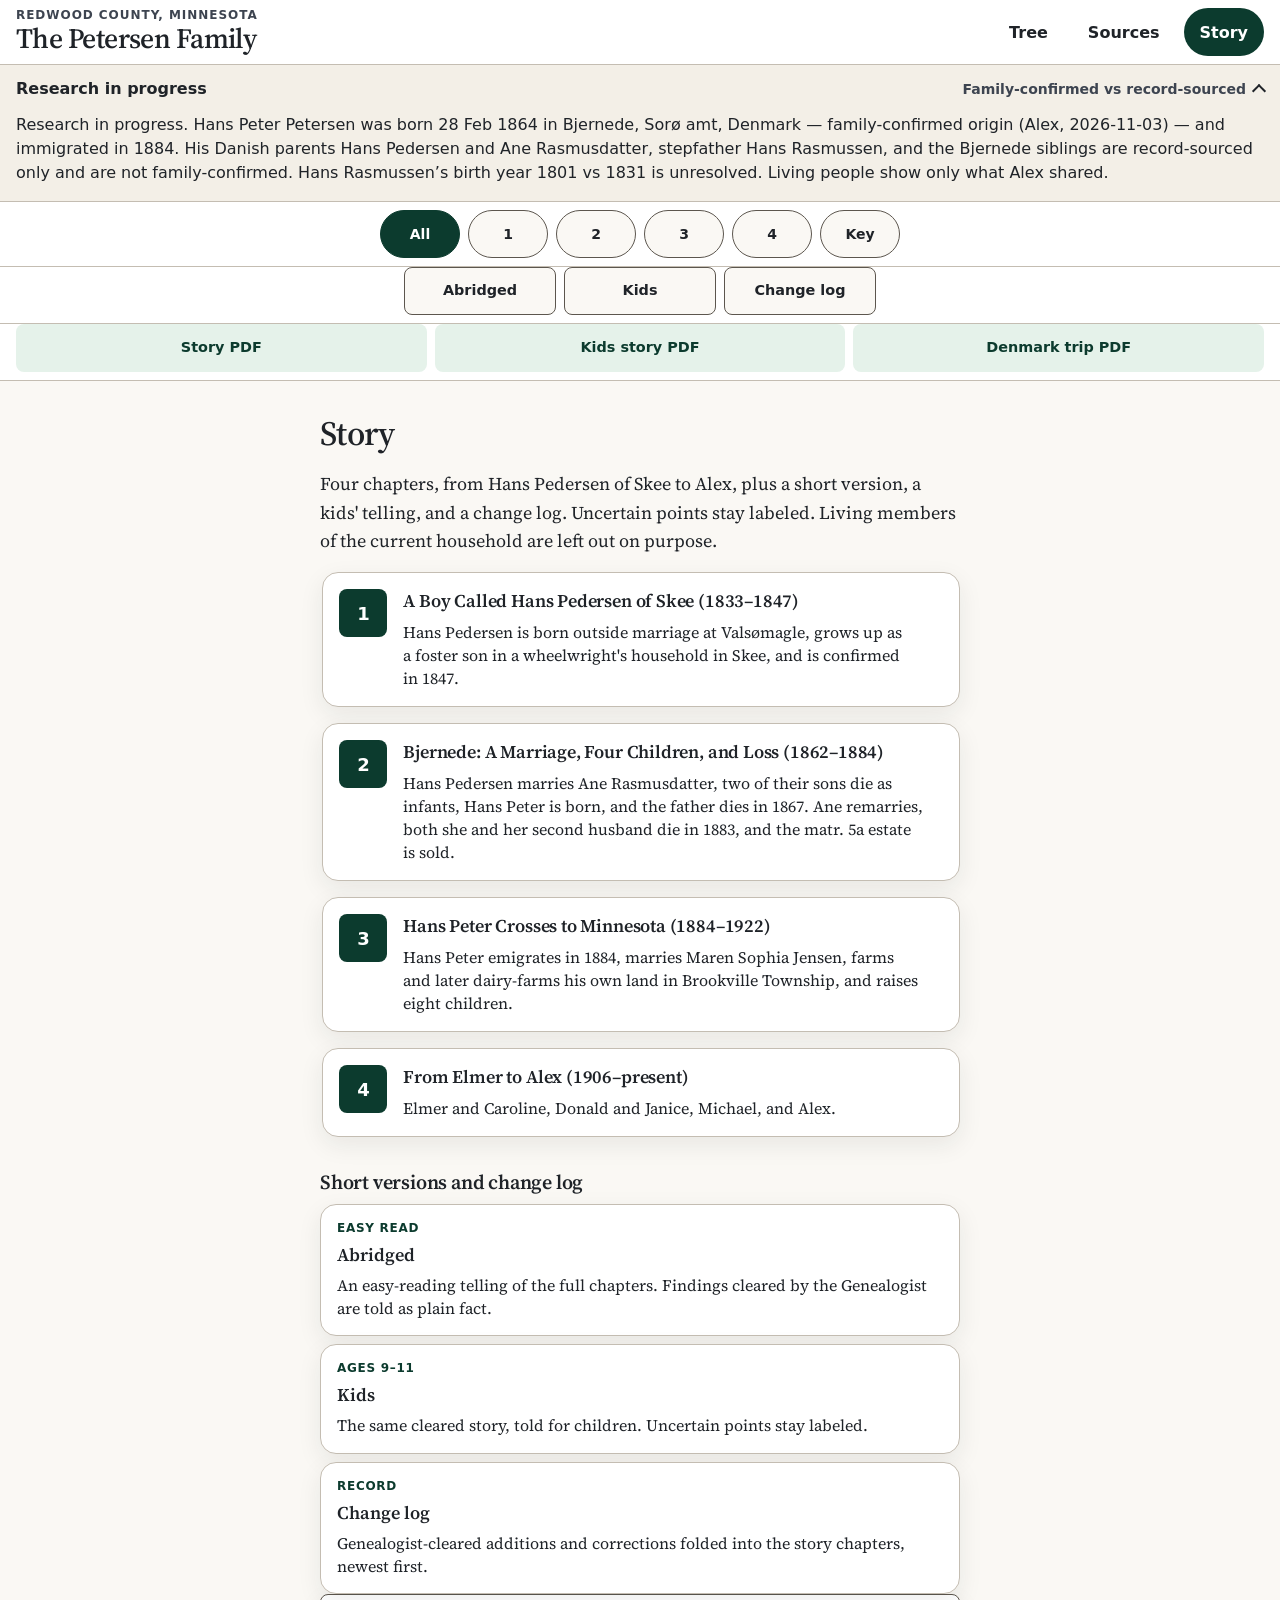
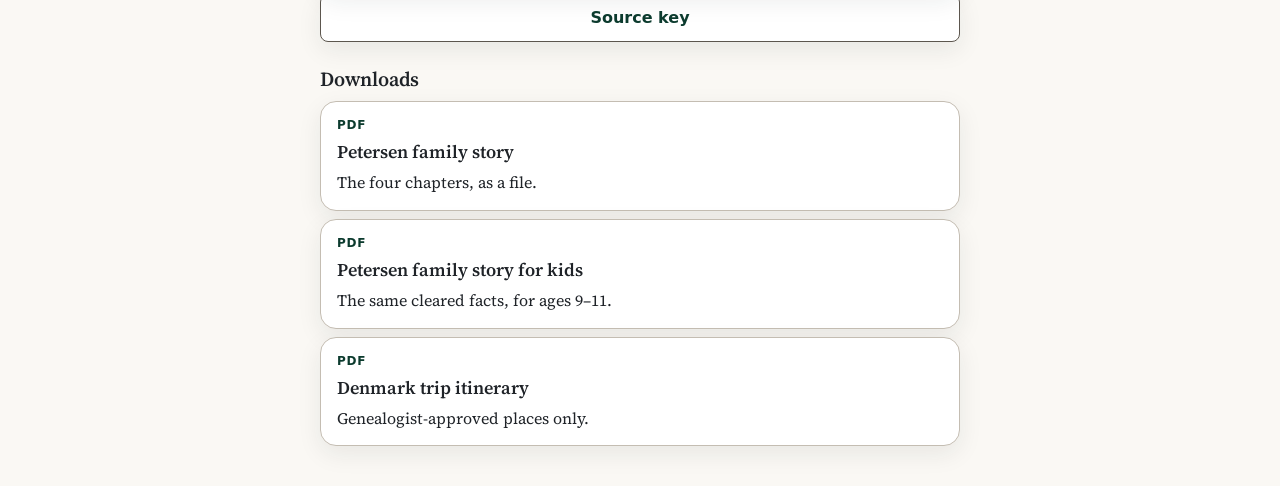
==== commit 6ca47b6e: "Story: HIGH visit pins, S222 betrothal, and era context Fold the Storyteller geography and 1830s/186" ====
--- a/story/index.html
+++ b/story/index.html
@@ -32,7 +32,7 @@
 </header>
 <div class="banner"></div>
 <nav class="story-jump" aria-label="Chapters"><a href="index.html" aria-label="All chapters" aria-current="page">All</a><a href="01-hans-pedersen-childhood.html" aria-label="Chapter 1">1</a><a href="02-bjernede-parents-and-loss.html" aria-label="Chapter 2">2</a><a href="03-hans-peter-to-minnesota.html" aria-label="Chapter 3">3</a><a href="04-elmer-to-alex.html" aria-label="Chapter 4">4</a><a href="source-key.html" aria-label="Source key">Key</a></nav>
-<nav class="story-companions" aria-label="Story companions"><a href="abridged.html">Abridged</a><a href="change-log.html">Change log</a></nav>
+<nav class="story-companions" aria-label="Story companions"><a href="abridged.html">Abridged</a><a href="kids.html">Kids</a><a href="change-log.html">Change log</a></nav>
 <nav class="story-files" aria-label="Downloads">
 <a href="../downloads/Petersen-Family-Story.pdf">Story PDF</a>
 <a href="../downloads/Petersen-Family-Story-Kids.pdf">Kids story PDF</a>
@@ -41,16 +41,17 @@
 </div>
 <main class="story-wrap">
 <h2>Story</h2>
-<p class="lede">Four chapters, from Hans Pedersen of Skee to Alex, plus a short version and a change log. Uncertain points stay labeled. Living members of the current household are left out on purpose.</p>
+<p class="lede">Four chapters, from Hans Pedersen of Skee to Alex, plus a short version, a kids' telling, and a change log. Uncertain points stay labeled. Living members of the current household are left out on purpose.</p>
 <ol class="chapter-list">
 <li><a class="chapter-card" href="01-hans-pedersen-childhood.html"><span class="chapter-num">1</span><span class="chapter-copy"><span class="chapter-title">A Boy Called Hans Pedersen of Skee (1833–1847)</span><span class="chapter-sum">Hans Pedersen is born outside marriage at Valsømagle, grows up as a foster son in a wheelwright&#x27;s household in Skee, and is confirmed in 1847.</span></span></a></li>
 <li><a class="chapter-card" href="02-bjernede-parents-and-loss.html"><span class="chapter-num">2</span><span class="chapter-copy"><span class="chapter-title">Bjernede: A Marriage, Four Children, and Loss (1862–1884)</span><span class="chapter-sum">Hans Pedersen marries Ane Rasmusdatter, two of their sons die as infants, Hans Peter is born, and the father dies in 1867. Ane remarries, both she and her second husband die in 1883, and the matr. 5a estate is sold.</span></span></a></li>
 <li><a class="chapter-card" href="03-hans-peter-to-minnesota.html"><span class="chapter-num">3</span><span class="chapter-copy"><span class="chapter-title">Hans Peter Crosses to Minnesota (1884–1922)</span><span class="chapter-sum">Hans Peter emigrates in 1884, marries Maren Sophia Jensen, farms and later dairy-farms his own land in Brookville Township, and raises eight children.</span></span></a></li>
 <li><a class="chapter-card" href="04-elmer-to-alex.html"><span class="chapter-num">4</span><span class="chapter-copy"><span class="chapter-title">From Elmer to Alex (1906–present)</span><span class="chapter-sum">Elmer and Caroline, Donald and Janice, Michael, and Alex.</span></span></a></li>
 </ol>
-<section class="download-block" aria-label="Short version and change log">
-<h3>Short version and change log</h3>
+<section class="download-block" aria-label="Short versions and change log">
+<h3>Short versions and change log</h3>
 <a class="download-card" href="abridged.html"><span class="download-kicker">Easy read</span><span class="download-title">Abridged</span><span class="download-sum">An easy-reading telling of the full chapters. Findings cleared by the Genealogist are told as plain fact.</span></a>
+<a class="download-card" href="kids.html"><span class="download-kicker">Ages 9–11</span><span class="download-title">Kids</span><span class="download-sum">The same cleared story, told for children. Uncertain points stay labeled.</span></a>
 <a class="download-card" href="change-log.html"><span class="download-kicker">Record</span><span class="download-title">Change log</span><span class="download-sum">Genealogist-cleared additions and corrections folded into the story chapters, newest first.</span></a>
 </section>
 <p class="key-row"><a class="keylink" href="source-key.html">Source key</a></p>
--- a/style.css
+++ b/style.css
@@ -228,11 +228,11 @@
 .story-jump{display:grid;grid-template-columns:repeat(6,minmax(0,1fr));gap:8px;padding:8px 16px;padding-left:max(16px,env(safe-area-inset-left));padding-right:max(16px,env(safe-area-inset-right));background:var(--card);border-bottom:1px solid var(--line)}
 .story-jump a{min-height:var(--tap);min-width:0;width:auto;display:flex;align-items:center;justify-content:center;padding:0 8px;border-radius:999px;border:1px solid var(--control);background:var(--bg);color:var(--ink);font:700 .875rem var(--sans);text-decoration:none;touch-action:manipulation}
 .story-jump a[aria-current="page"]{background:var(--accent);border-color:var(--accent);color:var(--on-accent)}
-.story-companions{display:grid;grid-template-columns:1fr 1fr;gap:8px;padding:0 16px 8px;padding-left:max(16px,env(safe-area-inset-left));padding-right:max(16px,env(safe-area-inset-right));background:var(--card);border-bottom:1px solid var(--line)}
+.story-companions{display:flex;flex-direction:column;gap:8px;padding:0 16px 8px;padding-left:max(16px,env(safe-area-inset-left));padding-right:max(16px,env(safe-area-inset-right));background:var(--card);border-bottom:1px solid var(--line)}
 .story-companions a{min-height:var(--tap);display:flex;align-items:center;justify-content:center;padding:8px 12px;border-radius:8px;border:1px solid var(--control);background:var(--bg);color:var(--ink);font:700 .9rem/1.2 var(--sans);text-align:center;text-decoration:none;touch-action:manipulation}
 .story-companions a:visited{color:var(--ink)}
 .story-companions a[aria-current="page"],.story-companions a[aria-current="page"]:visited{background:var(--accent);border-color:var(--accent);color:var(--on-accent)}
-.story-files{display:grid;grid-template-columns:1fr 1fr;gap:8px;padding:0 16px 8px;padding-left:max(16px,env(safe-area-inset-left));padding-right:max(16px,env(safe-area-inset-right));background:var(--card);border-bottom:1px solid var(--line)}
+.story-files{display:flex;flex-direction:column;gap:8px;padding:0 16px 8px;padding-left:max(16px,env(safe-area-inset-left));padding-right:max(16px,env(safe-area-inset-right));background:var(--card);border-bottom:1px solid var(--line)}
 .story-files a{min-height:var(--tap);display:flex;align-items:center;justify-content:center;padding:8px 16px;border-radius:8px;background:var(--accent-soft);color:var(--accent);font:700 .9rem/1.2 var(--sans);text-align:center;text-decoration:none;touch-action:manipulation}
 @media (max-width:360px){
   .story-files a,.story-companions a{font-size:.8125rem;padding:8px}
@@ -286,17 +286,27 @@
 .src-card .flag{font:700 .875rem/1.35 var(--sans)}
 .src-card:target{background:var(--records-soft);box-shadow:inset 0 0 0 2px var(--records)}
 .story-wrap a.src-url{display:inline;margin:0;padding:0;min-height:0;background:transparent;border-radius:0;font-family:ui-monospace,SFMono-Regular,Menlo,Consolas,monospace;font-size:.82em;line-height:1.45;overflow-wrap:anywhere;word-break:break-word}
+.story-wrap h4{font-family:var(--serif);font-weight:600;font-size:1.05rem;line-height:1.4;color:var(--muted);margin:0 0 16px}
+.story-wrap hr.story-rule{border:0;border-top:1px solid var(--line);margin:24px 0}
+.map-links{display:flex;flex-wrap:wrap;align-items:center;gap:8px;width:100%;margin:12px 0}
+.map-link{display:inline-flex;align-items:center;justify-content:center;min-height:var(--tap);min-width:var(--tap);padding:8px 16px;border-radius:999px;background:var(--accent);color:var(--on-accent);font-family:var(--sans);font-style:normal;font-weight:700;font-size:1rem;line-height:1.2;text-decoration:none;touch-action:manipulation;white-space:nowrap}
+.map-link:visited{color:var(--on-accent)}
+.map-link-google{background:var(--card);color:var(--accent);border:1px solid var(--control)}
+.map-link-google:visited{color:var(--accent)}
+.map-caption{flex:1 1 100%;font:700 .8125rem/1.3 var(--sans);font-style:normal;color:var(--records)}
 @media (hover:hover) and (pointer:fine){
   .chapter-card:hover,.download-card:hover,.keylink:hover,.pager a.prev:hover,.story-files a:hover,.story-companions a:hover{background:var(--card-2)}
+  .map-link:hover{background:var(--accent-press)}
+  .map-link-google:hover{background:var(--card-2)}
   .pager a.next:hover,.sheet-foot button:hover,nav a.on:hover,.return-tree:hover,.story-jump a[aria-current="page"]:hover,.story-companions a[aria-current="page"]:hover{background:var(--accent-press)}
 }
 @media (min-width:801px){
   .story-jump{display:flex;justify-content:center}
   .story-jump a{flex:0 0 auto;min-width:5rem;padding:0 16px}
-  .story-companions{display:flex;justify-content:center}
+  .story-companions{flex-direction:row;flex-wrap:wrap;justify-content:center}
   .story-companions a{flex:0 1 auto;min-width:9.5rem}
-  .story-files{display:flex;justify-content:center}
-  .story-files a{min-width:16rem}
+  .story-files{flex-direction:row;flex-wrap:wrap;justify-content:center}
+  .story-files a{flex:1 1 12rem;min-width:12rem}
   .story-wrap{padding-top:32px}
   .story-wrap p,.story-wrap li{font-size:1.1875rem}
 }
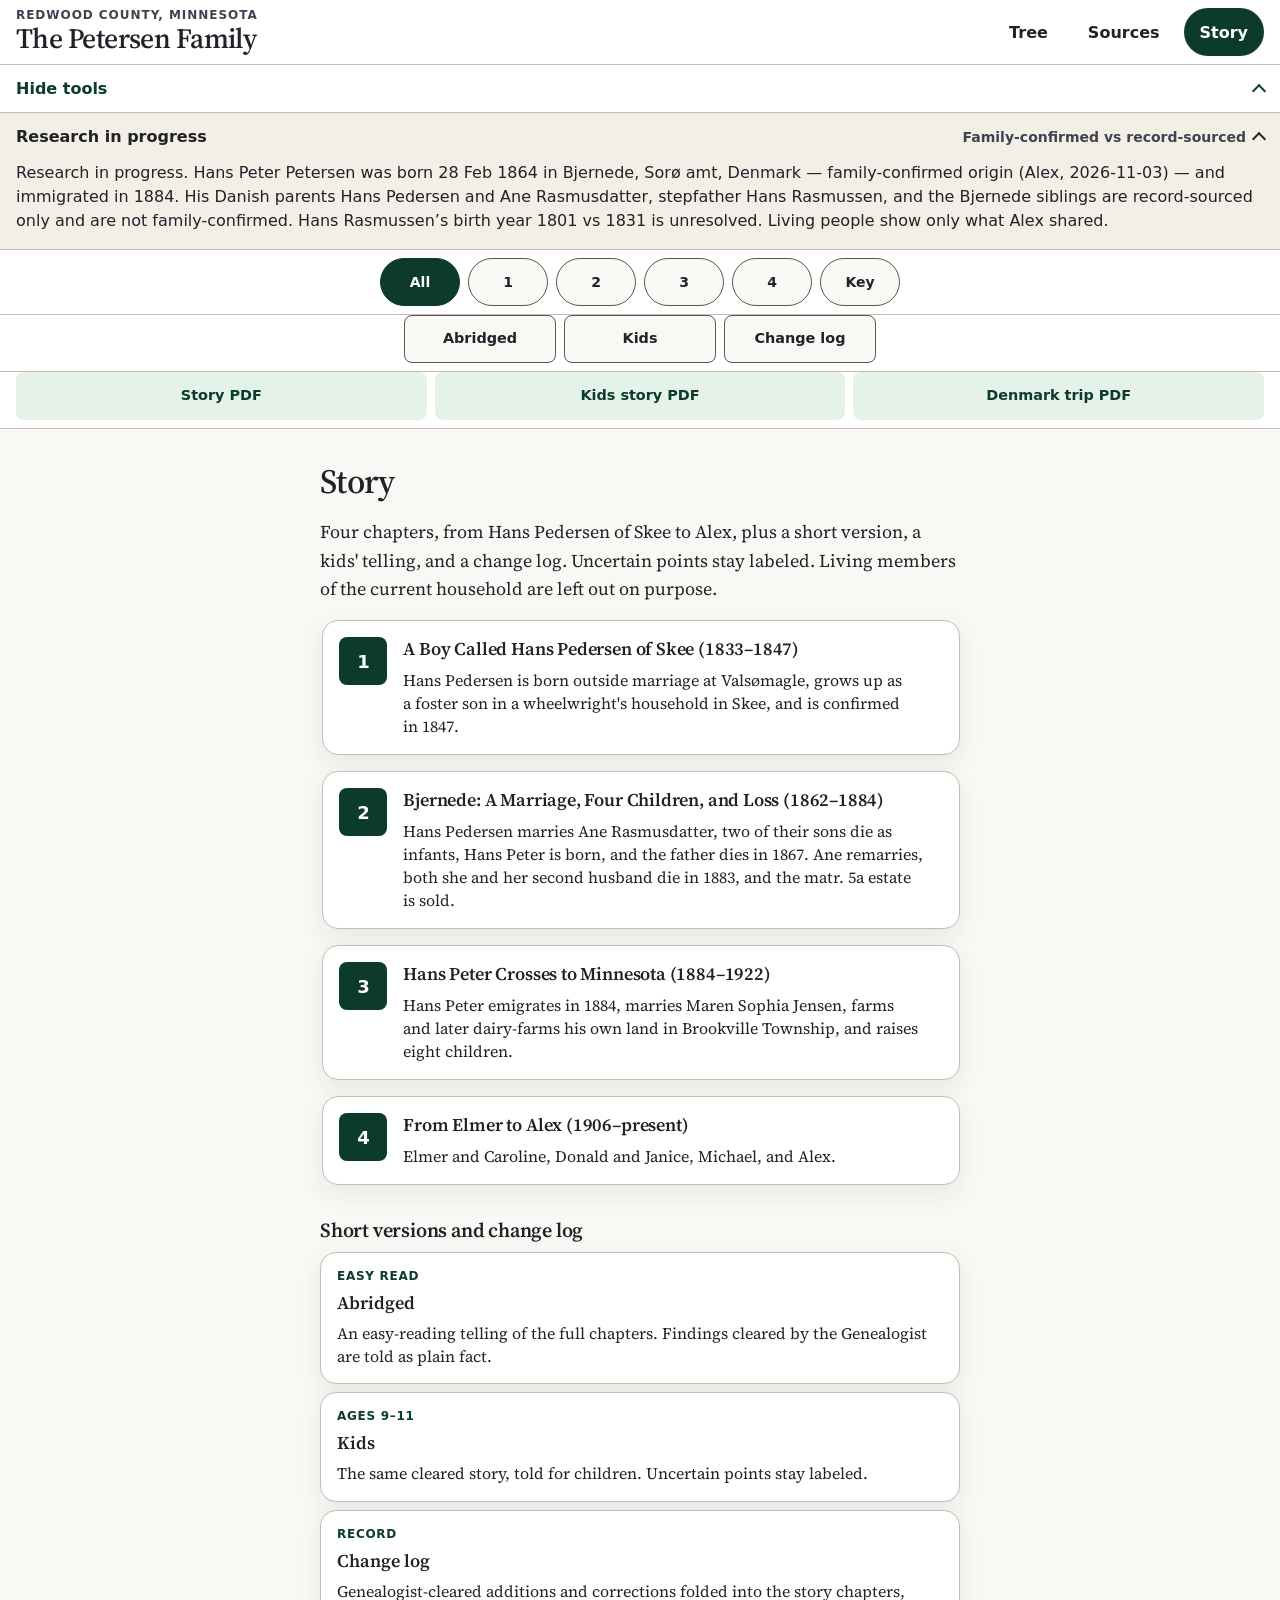
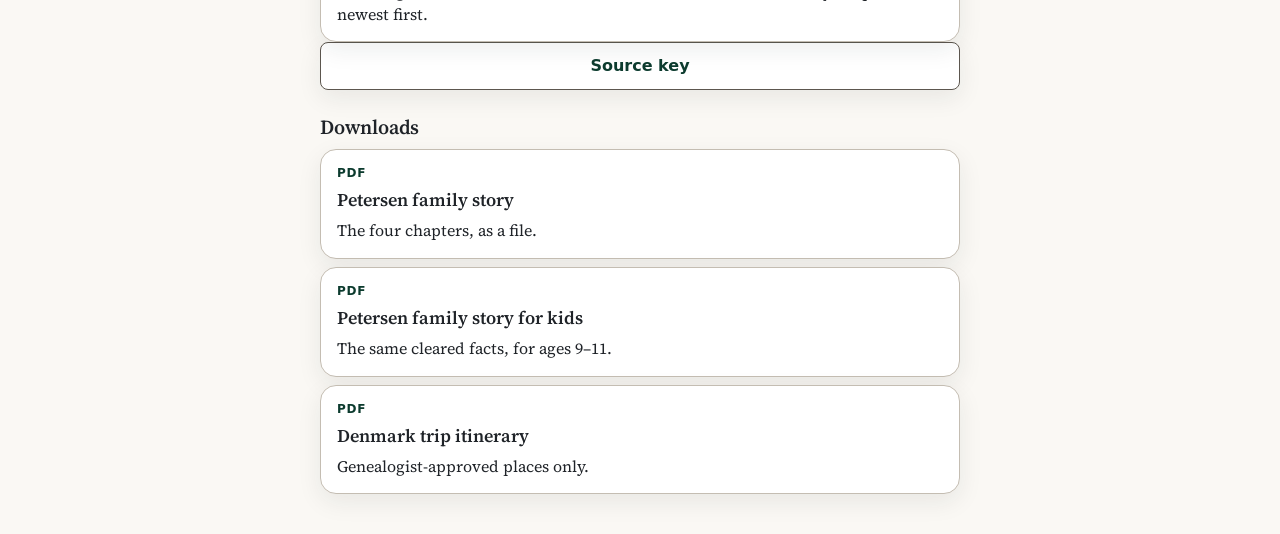
==== commit f691afc6: "UX: collapse story tools and the tree detail pane Keep the Tree / Sources / Story tabs, and let stor" ====
--- a/story/index.html
+++ b/story/index.html
@@ -22,6 +22,9 @@
 <meta name="twitter:image" content="https://alexpetersen88.github.io/petersen-family-tree/og.png">
 <link rel="canonical" href="https://alexpetersen88.github.io/petersen-family-tree/story/index.html">
 <link rel="icon" href="data:image/svg+xml,%3Csvg xmlns='http://www.w3.org/2000/svg' viewBox='0 0 32 32'%3E%3Crect width='32' height='32' rx='6' fill='%230C3B2E'/%3E%3C/svg%3E">
+<script>
+try{var v=localStorage.getItem("petersen-story-tools");var tight=matchMedia("(max-width:800px), (max-height:700px)").matches;if(v==="hidden"||(v!=="shown"&&tight))document.documentElement.classList.add("story-tools-collapsed")}catch(e){}
+</script>
 <link rel="stylesheet" href="../style.css">
 </head>
 <body class="page story">
@@ -30,6 +33,8 @@
 <div class="brand"><p class="eyebrow">Redwood County, Minnesota</p><h1>The Petersen Family</h1></div>
 <nav aria-label="Primary"><a href="../index.html">Tree</a><a href="../sources.html">Sources</a><a class="on" aria-current="page" href="index.html">Story</a></nav>
 </header>
+<button type="button" class="story-tools-toggle" id="storytoolstoggle" aria-expanded="true" aria-controls="storytools"><span class="when-open">Hide tools</span><span class="when-closed">Show tools</span></button>
+<div id="storytools" class="story-tools">
 <div class="banner"></div>
 <nav class="story-jump" aria-label="Chapters"><a href="index.html" aria-label="All chapters" aria-current="page">All</a><a href="01-hans-pedersen-childhood.html" aria-label="Chapter 1">1</a><a href="02-bjernede-parents-and-loss.html" aria-label="Chapter 2">2</a><a href="03-hans-peter-to-minnesota.html" aria-label="Chapter 3">3</a><a href="04-elmer-to-alex.html" aria-label="Chapter 4">4</a><a href="source-key.html" aria-label="Source key">Key</a></nav>
 <nav class="story-companions" aria-label="Story companions"><a href="abridged.html">Abridged</a><a href="kids.html">Kids</a><a href="change-log.html">Change log</a></nav>
@@ -38,6 +43,10 @@
 <a href="../downloads/Petersen-Family-Story-Kids.pdf">Kids story PDF</a>
 <a href="../downloads/Denmark-Trip-Itinerary.pdf">Denmark trip PDF</a>
 </nav>
+</div>
+<script>
+(function(){var c=document.documentElement.classList.contains("story-tools-collapsed"),b=document.getElementById("storytoolstoggle"),t=document.getElementById("storytools");if(b)b.setAttribute("aria-expanded",c?"false":"true");if(t){if(c)t.setAttribute("hidden","");else t.removeAttribute("hidden")}})();
+</script>
 </div>
 <main class="story-wrap">
 <h2>Story</h2>
--- a/style.css
+++ b/style.css
@@ -92,6 +92,11 @@
 .badge-family{color:var(--accent);background:var(--accent-soft);border-color:var(--accent)}
 .badge-records,.badge-candidate{color:var(--records);background:var(--records-soft);border-color:var(--records)}
 .badge-living{color:var(--ink);background:var(--card-2);border-color:var(--ink);border-style:dashed}
+.pane-toggle{flex:none;min-height:var(--tap);padding:0 16px;display:inline-flex;align-items:center;justify-content:center;gap:8px;border-radius:999px;border:1px solid var(--accent);background:var(--card);color:var(--accent);font:700 1rem/1 var(--sans);cursor:pointer;touch-action:manipulation;white-space:nowrap}
+html.tree-pane-hidden .pane-toggle{background:var(--accent);color:var(--on-accent)}
+.pane-toggle:active{background:var(--accent-soft)}
+html.tree-pane-hidden .pane-toggle:active{background:var(--accent-press)}
+.pane-hide{display:none}
 .ctrl{margin-left:auto;display:flex;gap:8px;flex:none}
 .ctrl button{touch-action:manipulation;flex:none;min-height:var(--tap);min-width:var(--tap);padding:0 16px;border-radius:8px;border:1px solid var(--control);background:var(--card);color:var(--ink);font:700 1rem/1 var(--sans);cursor:pointer;display:inline-flex;align-items:center;justify-content:center;gap:8px}
 .ctrl-ico{width:24px;height:24px;display:block;flex:none}
@@ -101,7 +106,8 @@
 @media (hover:hover) and (pointer:fine){
   #treewrap{cursor:grab}
   #treewrap.grabbing{cursor:grabbing}
-  .ctrl button:hover,.legend summary:hover,.scope button:hover{background:var(--card-2)}
+  .ctrl button:hover,.legend summary:hover,.scope button:hover,.pane-toggle:hover,.pane-hide:hover,.story-tools-toggle:hover{background:var(--card-2)}
+  html.tree-pane-hidden .pane-toggle:hover{background:var(--accent-press)}
   .legend[open] summary:hover{background:var(--accent-soft)}
   .scope button[aria-pressed="true"]:hover{background:var(--accent-press)}
 }
@@ -164,6 +170,14 @@
 td .muted{display:block;margin-top:8px}
 .sticky-chrome{position:sticky;top:0;z-index:6;background:var(--bg)}
 .sticky-chrome header{position:static}
+.story-tools-toggle{display:flex;align-items:center;justify-content:space-between;gap:8px;width:100%;min-height:var(--tap);margin:0;padding:8px 16px;padding-left:max(16px,env(safe-area-inset-left));padding-right:max(16px,env(safe-area-inset-right));border:0;border-bottom:1px solid var(--line);background:var(--card);color:var(--accent);font:700 1rem/1.2 var(--sans);text-align:left;cursor:pointer;touch-action:manipulation}
+.story-tools-toggle::after,.pane-toggle::after,.pane-hide::after{content:"";flex:none;width:8px;height:8px;border-right:2px solid currentColor;border-bottom:2px solid currentColor;transform:translateY(2px) rotate(-135deg)}
+html.story-tools-collapsed .story-tools-toggle::after,html.tree-pane-hidden .pane-toggle::after{transform:translateY(-2px) rotate(45deg)}
+.story-tools-toggle .when-closed,.pane-toggle .when-closed{display:none}
+html.story-tools-collapsed .story-tools-toggle .when-open,html.tree-pane-hidden .pane-toggle .when-open{display:none}
+html.story-tools-collapsed .story-tools-toggle .when-closed,html.tree-pane-hidden .pane-toggle .when-closed{display:inline}
+html.story-tools-collapsed .story-tools,.story-tools[hidden]{display:none}
+.story-tools-toggle:active{background:var(--accent-soft)}
 .return-tree{display:flex;align-items:center;min-height:var(--tap);padding:8px 16px;padding-left:max(16px,env(safe-area-inset-left));padding-right:max(16px,env(safe-area-inset-right));background:var(--accent);color:var(--on-accent);font:700 1rem/1.3 var(--sans);text-decoration:none}
 .return-tree:visited{color:var(--on-accent)}
 .return-tree[hidden]{display:none}
@@ -188,6 +202,7 @@
 .notes a{overflow-wrap:anywhere}
 @media (max-width:800px){
   .scope{flex:1 1 100%;min-width:0}
+  .pane-toggle{flex:1 1 100%;border-radius:8px}
 }
 @media (max-width:800px) and (min-height:501px){
   header{flex-wrap:wrap;row-gap:8px}
@@ -203,10 +218,14 @@
   #sheet{max-height:calc(100% - 80px)}
   #sheet.open{height:calc(100% - 80px)}
 }
+html.tree-pane-hidden #sheet,html.tree-pane-hidden #sheet.open{transform:translateY(100%);pointer-events:none}
 @media (min-width:801px){
   h1{font-size:1.75rem}
   nav a{padding:0 16px}
   #sheet,#sheet.open{position:relative;transform:none;width:min(440px,38vw);height:auto;max-height:none;flex:none;align-self:stretch;border-radius:0;border-top:0;border-left:1px solid var(--line);box-shadow:none;overflow:auto}
+  html.tree-pane-hidden #sheet,html.tree-pane-hidden #sheet.open{width:0;min-width:0;flex:0 0 0;border-left-width:0;overflow:hidden;padding:0;transform:none;visibility:hidden}
+  .pane-hide{display:flex;align-items:center;justify-content:space-between;gap:8px;position:sticky;top:0;z-index:2;flex:none;width:100%;min-height:var(--tap);margin:0;padding:8px 16px;border:0;border-bottom:1px solid var(--line);background:var(--card);color:var(--accent);font:700 1rem/1.2 var(--sans);text-align:left;cursor:pointer;touch-action:manipulation}
+  .pane-hide:active{background:var(--accent-soft)}
   .sheetbar,.peek-spacer,.sheet-foot{display:none}
   #panel{overflow:visible;flex:none}
   .wrap{max-width:1080px;margin:0 auto;padding-top:24px}
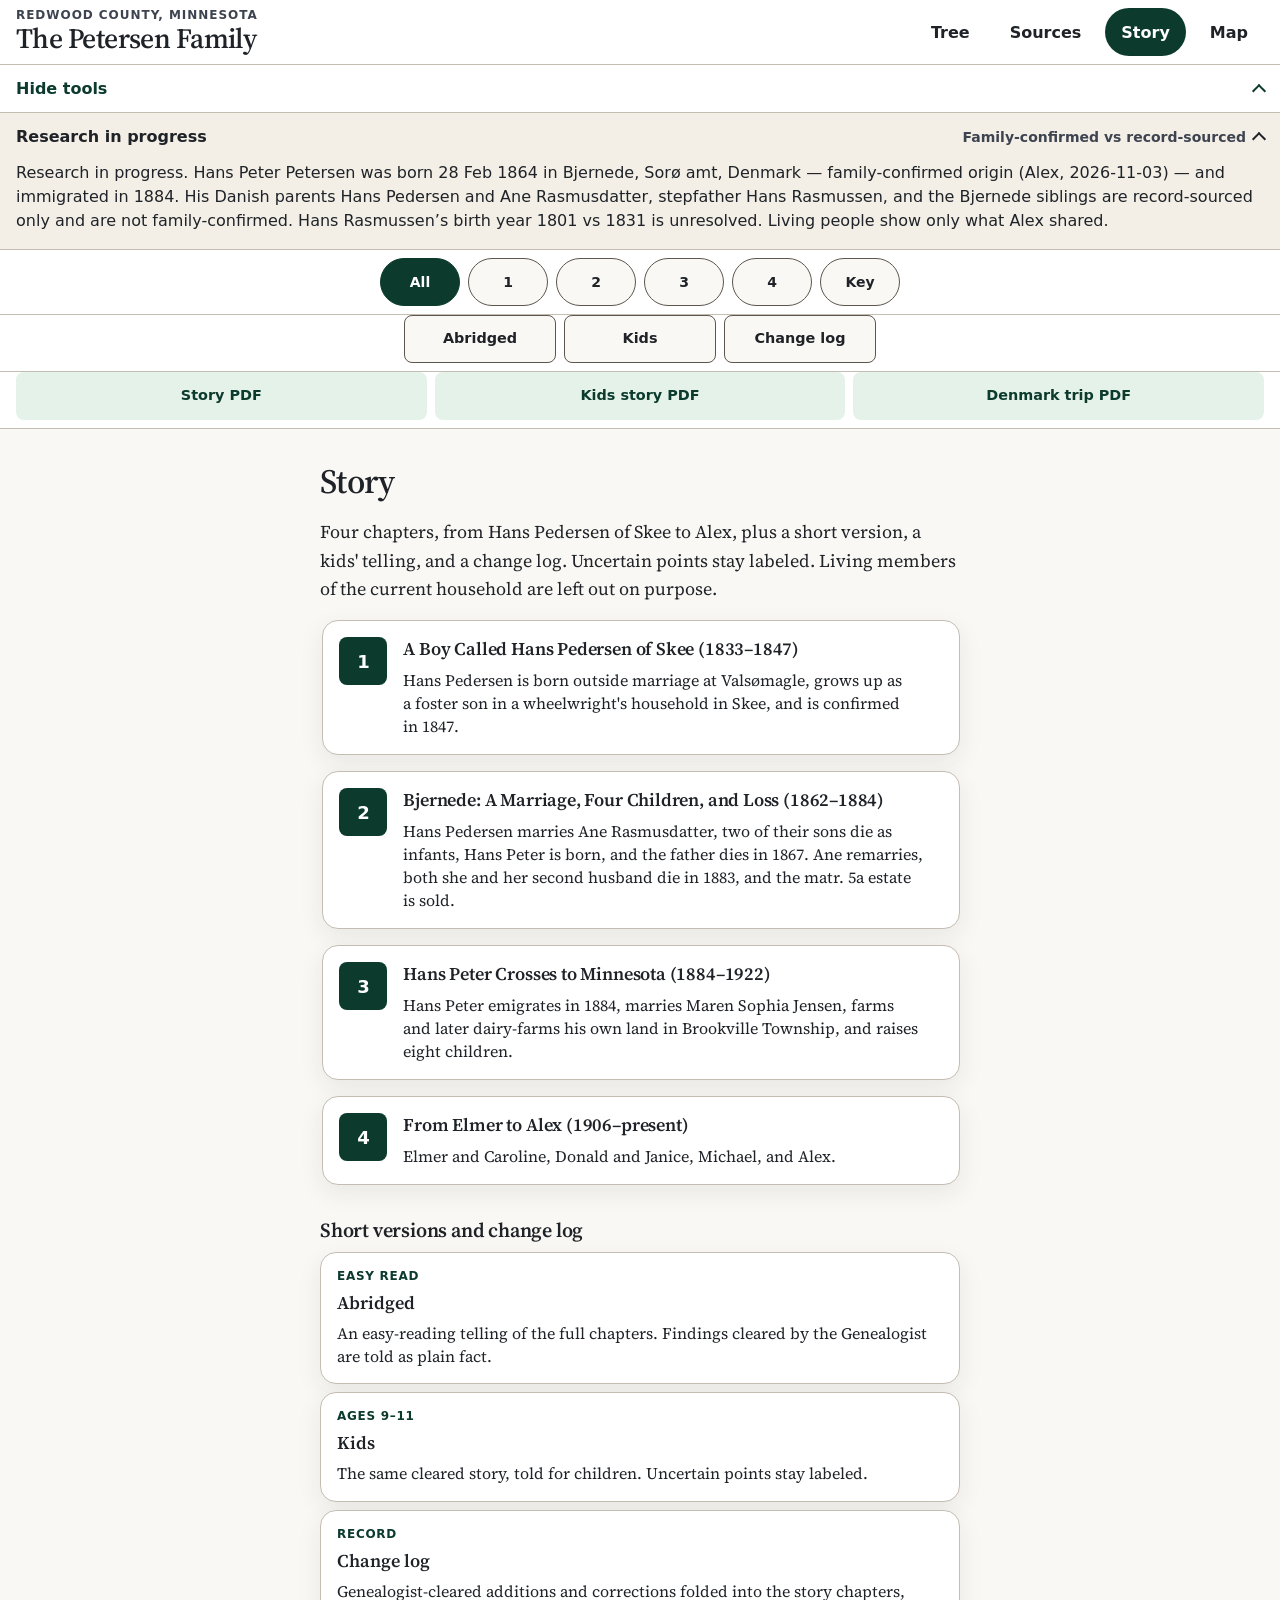
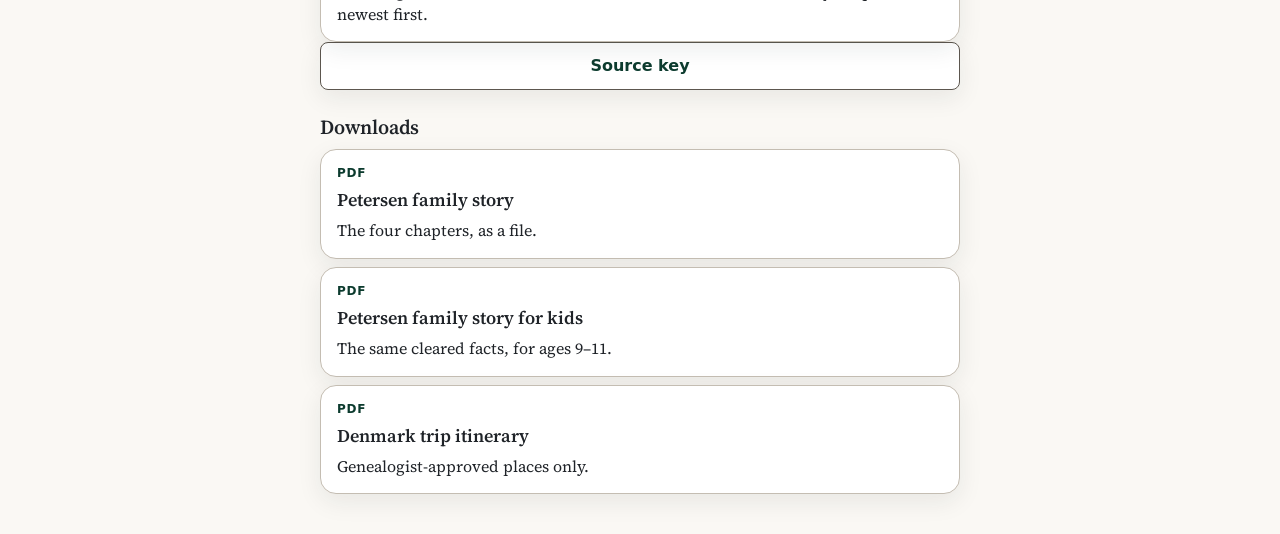
==== commit df899384: "Add a Map page for the cleared Denmark and Minnesota visit pins. Each region has its own view so the" ====
--- a/story/index.html
+++ b/story/index.html
@@ -31,7 +31,7 @@
 <div class="sticky-chrome">
 <header>
 <div class="brand"><p class="eyebrow">Redwood County, Minnesota</p><h1>The Petersen Family</h1></div>
-<nav aria-label="Primary"><a href="../index.html">Tree</a><a href="../sources.html">Sources</a><a class="on" aria-current="page" href="index.html">Story</a></nav>
+<nav aria-label="Primary"><a href="../index.html">Tree</a><a href="../sources.html">Sources</a><a class="on" aria-current="page" href="index.html">Story</a><a href="../map.html">Map</a></nav>
 </header>
 <button type="button" class="story-tools-toggle" id="storytoolstoggle" aria-expanded="true" aria-controls="storytools"><span class="when-open">Hide tools</span><span class="when-closed">Show tools</span></button>
 <div id="storytools" class="story-tools">
--- a/style.css
+++ b/style.css
@@ -47,12 +47,12 @@
 button,a,summary{-webkit-tap-highlight-color:transparent}
 :focus{outline:none}
 :focus-visible{outline:3px solid var(--ink);outline-offset:3px}
-header{flex:none;display:flex;align-items:center;justify-content:space-between;gap:8px;padding:8px 16px;padding-top:max(8px,env(safe-area-inset-top));padding-left:max(16px,env(safe-area-inset-left));padding-right:max(16px,env(safe-area-inset-right));background:var(--card);border-bottom:1px solid var(--line);z-index:5}
+header{flex:none;display:flex;flex-wrap:wrap;align-items:center;justify-content:space-between;gap:8px;row-gap:8px;padding:8px 16px;padding-top:max(8px,env(safe-area-inset-top));padding-left:max(16px,env(safe-area-inset-left));padding-right:max(16px,env(safe-area-inset-right));background:var(--card);border-bottom:1px solid var(--line);z-index:5}
 .brand{min-width:0}
 .eyebrow{margin:0;font:700 .75rem var(--sans);letter-spacing:.08em;text-transform:uppercase;color:var(--muted)}
 h1{margin:0;font-size:clamp(1.125rem,4.4vw,1.5rem);line-height:1.2}
 nav{display:flex;gap:8px;flex:none}
-nav a{font:700 1rem var(--sans);text-decoration:none;color:var(--ink);padding:0 16px;border-radius:999px;min-height:var(--tap);min-width:var(--tap);display:inline-flex;align-items:center;justify-content:center}
+nav a{font:700 1rem var(--sans);text-decoration:none;color:var(--ink);padding:0 16px;border-radius:999px;min-height:var(--tap);min-width:var(--tap);display:inline-flex;align-items:center;justify-content:center;white-space:nowrap}
 nav a.on{background:var(--accent);color:var(--on-accent)}
 nav a.on:visited{color:var(--on-accent)}
 .banner{flex:none;background:var(--card-2);border-bottom:1px solid var(--line)}
@@ -206,15 +206,18 @@
 }
 @media (max-width:800px) and (min-height:501px){
   header{flex-wrap:wrap;row-gap:8px}
-  header nav{flex:1 1 100%;display:grid;grid-template-columns:repeat(3,minmax(0,1fr));gap:8px}
-  header nav a{width:100%;padding:0 8px}
+  header nav{flex:1 1 100%;display:grid;grid-template-columns:repeat(4,minmax(0,1fr));gap:8px}
+  header nav a{width:100%;padding:0 4px;font-size:.9375rem}
+}
+@media (max-width:380px){
+  header nav a{font-size:.8125rem;padding:0 2px}
 }
 @media (max-width:800px) and (max-height:500px){
   .eyebrow{display:none}
   header{padding-top:max(8px,env(safe-area-inset-top));padding-bottom:8px}
   .banner-hint{display:none}
-  header nav{gap:8px}
-  header nav a{padding:0 8px;font-size:.875rem}
+  header nav{flex:1 1 100%;display:grid;grid-template-columns:repeat(4,minmax(0,1fr));gap:8px}
+  header nav a{width:100%;padding:0 4px;font-size:.875rem}
   #sheet{max-height:calc(100% - 80px)}
   #sheet.open{height:calc(100% - 80px)}
 }
@@ -310,13 +313,13 @@
 .map-links{display:flex;flex-wrap:wrap;align-items:center;gap:8px;width:100%;margin:12px 0}
 .map-link{display:inline-flex;align-items:center;justify-content:center;min-height:var(--tap);min-width:var(--tap);padding:8px 16px;border-radius:999px;background:var(--accent);color:var(--on-accent);font-family:var(--sans);font-style:normal;font-weight:700;font-size:1rem;line-height:1.2;text-decoration:none;touch-action:manipulation;white-space:nowrap}
 .map-link:visited{color:var(--on-accent)}
-.map-link-google{background:var(--card);color:var(--accent);border:1px solid var(--control)}
-.map-link-google:visited{color:var(--accent)}
+.map-link-google,.map-link-quiet{background:var(--card);color:var(--accent);border:1px solid var(--control)}
+.map-link-google:visited,.map-link-quiet:visited{color:var(--accent)}
 .map-caption{flex:1 1 100%;font:700 .8125rem/1.3 var(--sans);font-style:normal;color:var(--records)}
 @media (hover:hover) and (pointer:fine){
   .chapter-card:hover,.download-card:hover,.keylink:hover,.pager a.prev:hover,.story-files a:hover,.story-companions a:hover{background:var(--card-2)}
   .map-link:hover{background:var(--accent-press)}
-  .map-link-google:hover{background:var(--card-2)}
+  .map-link-google:hover,.map-link-quiet:hover,.place-jump:hover,.near-btns button:hover,.back-map:hover{background:var(--card-2)}
   .pager a.next:hover,.sheet-foot button:hover,nav a.on:hover,.return-tree:hover,.story-jump a[aria-current="page"]:hover,.story-companions a[aria-current="page"]:hover{background:var(--accent-press)}
 }
 @media (min-width:801px){
@@ -329,3 +332,53 @@
   .story-wrap{padding-top:32px}
   .story-wrap p,.story-wrap li{font-size:1.1875rem}
 }
+
+/* Map page. Light tiles only; no theme toggle. */
+body.map-page{background:#FAF8F4}
+.map-toolbar{align-items:stretch}
+.map-toolbar .scope{flex:1 1 100%}
+.map-layout{display:block}
+#map.map-canvas{height:clamp(280px,48dvh,520px);width:100%;background:#E7E2D8;border-bottom:1px solid var(--line)}
+.leaflet-container{background:#E7E2D8;font-family:var(--sans)}
+.leaflet-touch .leaflet-control-zoom a,.leaflet-control-zoom a{width:48px;height:48px;line-height:48px;font-size:22px;color:var(--ink)}
+.leaflet-bar a,.leaflet-bar a:hover{width:48px;height:48px;line-height:48px;background:var(--card);color:var(--ink);border-color:var(--control)}
+.leaflet-control-attribution{font:600 .75rem/1.3 var(--sans);background:rgba(250,248,244,.94);color:var(--ink);max-width:min(18rem,70%)}
+.leaflet-control-attribution a{color:var(--accent)}
+.leaflet-div-icon.pin-icon{background:transparent;border:0}
+.pin-dot{display:block;width:22px;height:22px;margin:13px;border-radius:999px;background:var(--accent);box-shadow:0 0 0 3px #fff,0 0 0 5px var(--accent)}
+.pin-soft .pin-dot{background:var(--card);box-shadow:0 0 0 3px #fff,0 0 0 5px var(--records);border:2px dashed var(--records);width:18px;height:18px;margin:15px}
+.pin-on .pin-dot{box-shadow:0 0 0 3px #fff,0 0 0 6px var(--ink)}
+.map-side{padding:16px;padding-left:max(16px,env(safe-area-inset-left));padding-right:max(16px,env(safe-area-inset-right));padding-bottom:calc(32px + env(safe-area-inset-bottom))}
+.map-side h2{margin:8px 0 12px;font-size:1.5rem}
+.map-side .lede{margin:0 0 16px}
+.region-on{display:none;margin-left:8px;font:700 .75rem var(--sans);letter-spacing:.06em;text-transform:uppercase;color:var(--accent)}
+body[data-region="dk"] #places-dk .region-on,body[data-region="mn"] #places-mn .region-on{display:inline}
+.place-list{display:flex;flex-direction:column;gap:12px;margin:0 0 24px}
+.place-card{background:var(--card);border:1px solid var(--line);border-radius:16px;box-shadow:var(--shadow);scroll-margin-top:12px}
+.place-card.is-current{border-color:var(--accent);box-shadow:inset 0 0 0 2px var(--accent),var(--shadow)}
+.place-soft{border-style:dashed}
+.place-heading{margin:0}
+.place-jump{display:flex;flex-direction:column;align-items:flex-start;gap:4px;width:100%;min-height:var(--tap);margin:0;padding:16px;border:0;border-radius:16px;background:transparent;color:var(--ink);text-align:left;cursor:pointer;touch-action:manipulation}
+.place-jump:active{background:var(--accent-soft)}
+.place-kicker{font:700 .75rem var(--sans);letter-spacing:.06em;text-transform:uppercase;color:var(--accent)}
+.place-soft .place-kicker{color:var(--records)}
+.place-name{font-family:var(--serif);font-weight:600;font-size:1.25rem;line-height:1.25;letter-spacing:-.02em}
+.place-meta{font:600 1rem/1.35 var(--sans);color:var(--muted)}
+.place-body{padding:0 16px 16px}
+.place-body p{margin:0 0 12px;font:400 1.0625rem/1.5 var(--sans);color:var(--ink)}
+.place-where{font-weight:650}
+.back-map{display:none}
+.place-card.is-current .back-map{display:inline-flex;align-items:center;justify-content:center;min-height:var(--tap);margin:0 0 12px;padding:8px 16px;border-radius:999px;border:1px solid var(--control);background:var(--card);color:var(--accent);font:700 1rem/1.2 var(--sans);cursor:pointer;touch-action:manipulation}
+.near-chooser{margin:0 0 16px;padding:16px;background:var(--records-soft);border-radius:16px;box-shadow:inset 4px 0 0 var(--records)}
+.near-chooser p{margin:0 0 12px;font:600 1.0625rem/1.45 var(--sans)}
+.near-btns{display:flex;flex-direction:column;gap:8px}
+.near-btns button{min-height:var(--tap);padding:12px 16px;border-radius:8px;border:1px solid var(--control);background:var(--card);color:var(--ink);font:700 1rem/1.3 var(--sans);text-align:left;cursor:pointer;touch-action:manipulation}
+.near-btns button:active,.back-map:active{background:var(--accent-soft)}
+@media (min-width:801px){
+  .map-layout{display:grid;grid-template-columns:minmax(0,1.4fr) minmax(340px,440px);align-items:start}
+  #map.map-canvas{position:sticky;top:0;height:100dvh;max-height:100dvh;border-bottom:0;border-right:1px solid var(--line)}
+  .map-side{padding-top:24px}
+}
+@media (prefers-reduced-motion:reduce){
+  .map-canvas,.place-card{scroll-behavior:auto}
+}
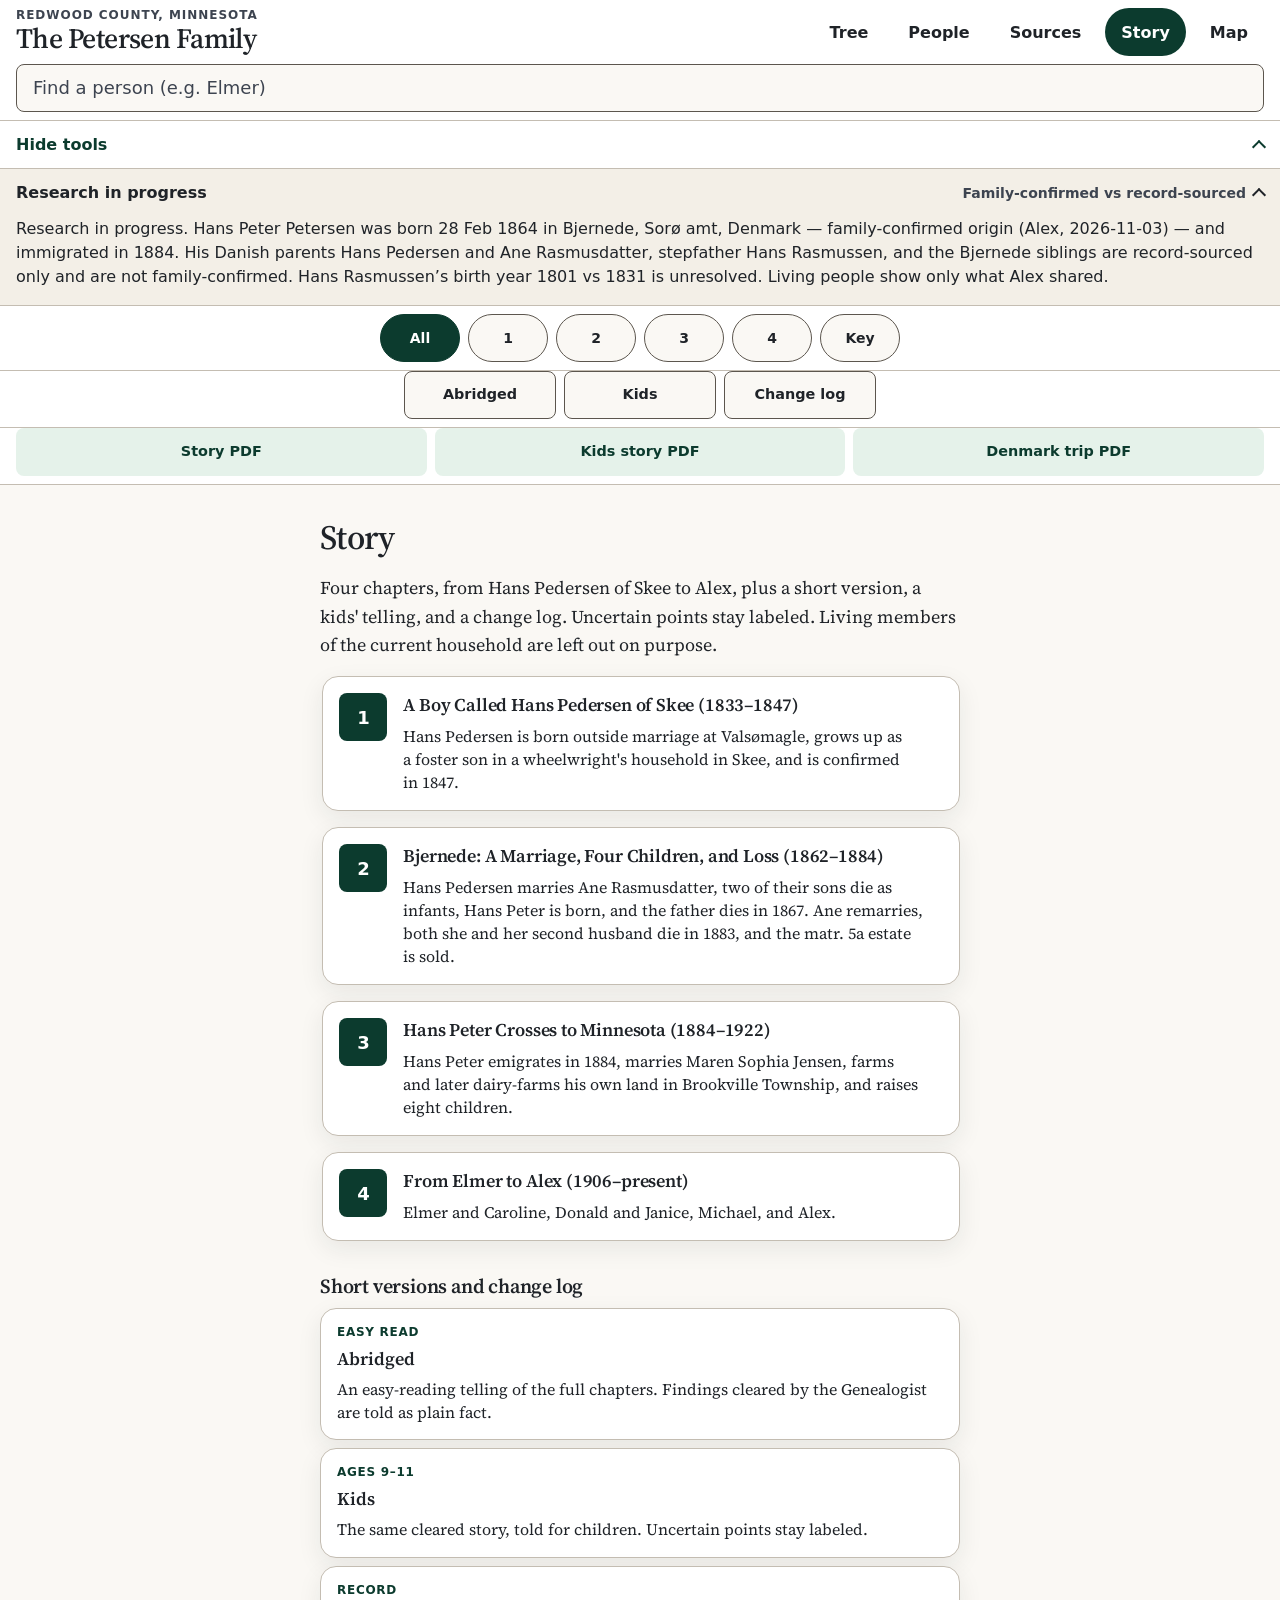
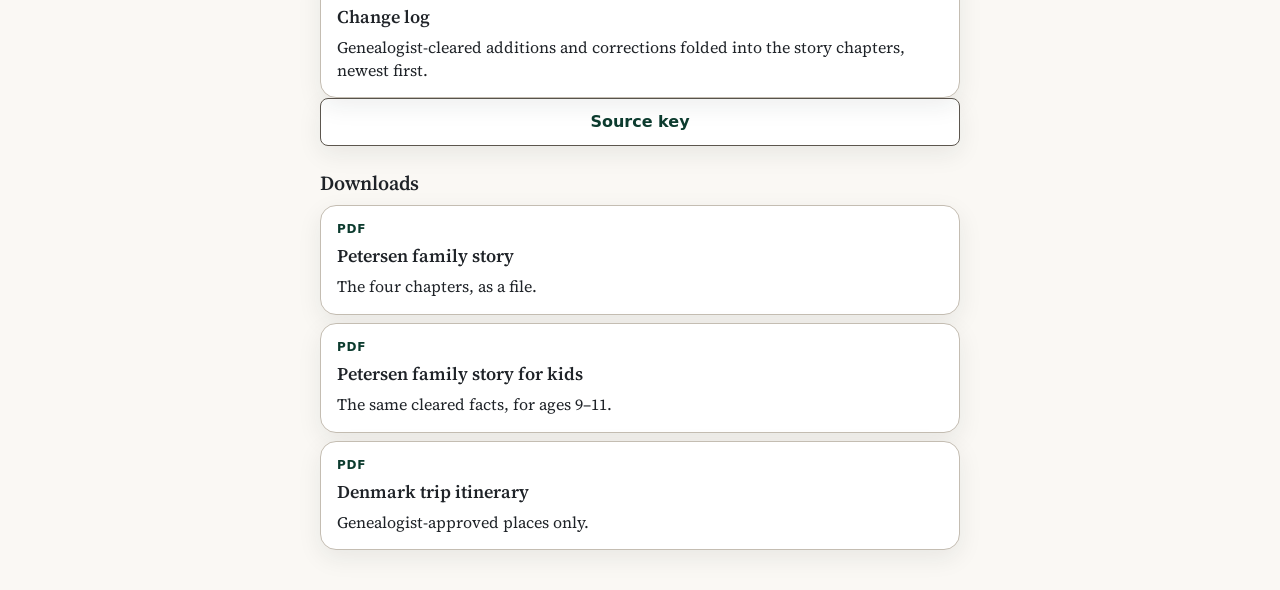
==== commit b0c437d4: "Add a Start here home and a person finder Open the site on Alex's line back to Denmark and Germany, " ====
--- a/story/index.html
+++ b/story/index.html
@@ -30,8 +30,8 @@
 <body class="page story">
 <div class="sticky-chrome">
 <header>
-<div class="brand"><p class="eyebrow">Redwood County, Minnesota</p><h1>The Petersen Family</h1></div>
-<nav aria-label="Primary"><a href="../index.html">Tree</a><a href="../sources.html">Sources</a><a class="on" aria-current="page" href="index.html">Story</a><a href="../map.html">Map</a></nav>
+<div class="brand"><p class="eyebrow">Redwood County, Minnesota</p><h1><a href="../index.html#start">The Petersen Family</a></h1></div>
+<nav aria-label="Primary"><a data-nav="tree" href="../index.html#tree">Tree</a><a href="../people.html">People</a><a href="../sources.html">Sources</a><a class="on" aria-current="page" href="index.html">Story</a><a href="../map.html">Map</a></nav>
 </header>
 <button type="button" class="story-tools-toggle" id="storytoolstoggle" aria-expanded="true" aria-controls="storytools"><span class="when-open">Hide tools</span><span class="when-closed">Show tools</span></button>
 <div id="storytools" class="story-tools">
@@ -73,5 +73,7 @@
 </main>
 <script src="../data.js"></script>
 <script src="../common.js"></script>
+<script src="../lineage.js"></script>
+<script src="../finder.js"></script>
 </body>
 </html>
--- a/style.css
+++ b/style.css
@@ -47,10 +47,11 @@
 button,a,summary{-webkit-tap-highlight-color:transparent}
 :focus{outline:none}
 :focus-visible{outline:3px solid var(--ink);outline-offset:3px}
-header{flex:none;display:flex;flex-wrap:wrap;align-items:center;justify-content:space-between;gap:8px;row-gap:8px;padding:8px 16px;padding-top:max(8px,env(safe-area-inset-top));padding-left:max(16px,env(safe-area-inset-left));padding-right:max(16px,env(safe-area-inset-right));background:var(--card);border-bottom:1px solid var(--line);z-index:5}
+header{flex:none;display:flex;flex-wrap:wrap;align-items:center;justify-content:space-between;gap:8px;row-gap:8px;padding:8px 16px;padding-top:max(8px,env(safe-area-inset-top));padding-left:max(16px,env(safe-area-inset-left));padding-right:max(16px,env(safe-area-inset-right));background:var(--card);border-bottom:1px solid var(--line);z-index:8}
 .brand{min-width:0}
 .eyebrow{margin:0;font:700 .75rem var(--sans);letter-spacing:.08em;text-transform:uppercase;color:var(--muted)}
 h1{margin:0;font-size:clamp(1.125rem,4.4vw,1.5rem);line-height:1.2}
+h1 a,h1 a:visited{color:inherit;text-decoration:none}
 nav{display:flex;gap:8px;flex:none}
 nav a{font:700 1rem var(--sans);text-decoration:none;color:var(--ink);padding:0 16px;border-radius:999px;min-height:var(--tap);min-width:var(--tap);display:inline-flex;align-items:center;justify-content:center;white-space:nowrap}
 nav a.on{background:var(--accent);color:var(--on-accent)}
@@ -206,18 +207,18 @@
 }
 @media (max-width:800px) and (min-height:501px){
   header{flex-wrap:wrap;row-gap:8px}
-  header nav{flex:1 1 100%;display:grid;grid-template-columns:repeat(4,minmax(0,1fr));gap:8px}
-  header nav a{width:100%;padding:0 4px;font-size:.9375rem}
+  header nav{flex:1 1 100%;display:grid;grid-template-columns:repeat(5,minmax(0,1fr));gap:4px}
+  header nav a{width:100%;padding:0 2px;font-size:.8125rem}
 }
 @media (max-width:380px){
-  header nav a{font-size:.8125rem;padding:0 2px}
+  header nav a{font-size:.75rem;padding:0 1px}
 }
 @media (max-width:800px) and (max-height:500px){
   .eyebrow{display:none}
   header{padding-top:max(8px,env(safe-area-inset-top));padding-bottom:8px}
   .banner-hint{display:none}
-  header nav{flex:1 1 100%;display:grid;grid-template-columns:repeat(4,minmax(0,1fr));gap:8px}
-  header nav a{width:100%;padding:0 4px;font-size:.875rem}
+  header nav{flex:1 1 100%;display:grid;grid-template-columns:repeat(5,minmax(0,1fr));gap:4px}
+  header nav a{width:100%;padding:0 2px;font-size:.8125rem}
   #sheet{max-height:calc(100% - 80px)}
   #sheet.open{height:calc(100% - 80px)}
 }
@@ -382,3 +383,87 @@
 @media (prefers-reduced-motion:reduce){
   .map-canvas,.place-card{scroll-behavior:auto}
 }
+
+/* F02 finder and F03 Start here. Light palette only. */
+html.home-open{height:auto;overflow:auto}
+html.home-open body.tree{height:auto;min-height:100dvh;overflow:visible;display:block}
+html.home-open .banner,html.home-open .toolbar,html.home-open main.stage{display:none}
+body.tree #home{display:none}
+html.home-open body.tree #home{display:block}
+html.home-open header{position:sticky;top:0}
+html.home-open [data-nav="tree"].on,html.home-open [data-nav="tree"].on:visited{background:transparent;color:var(--ink)}
+.finder{flex:1 1 100%;position:relative;min-width:0;margin:0}
+.finder input{width:100%;min-height:48px;margin:0;padding:0 16px;border:1px solid var(--control);border-radius:8px;background:var(--bg);color:var(--ink);font:400 1.125rem/1.3 var(--sans)}
+.finder input::placeholder{color:var(--muted);opacity:1}
+.finder-pop{position:absolute;left:0;right:0;top:calc(100% + 4px);background:var(--card);border:1px solid var(--line);border-radius:16px;box-shadow:var(--shadow);z-index:30;overflow:hidden}
+.finder-pop[hidden]{display:none}
+#finder-list{list-style:none;margin:0;padding:8px;max-height:min(20rem,50dvh);overflow:auto}
+#finder-list a,.finder-all,.people-list a{display:flex;flex-wrap:wrap;align-items:center;gap:2px 8px;box-sizing:border-box;min-height:56px;padding:8px 12px;border-radius:8px;color:var(--ink);text-decoration:none;font:600 1.0625rem/1.35 var(--sans);overflow-wrap:anywhere}
+.finder-all{border-radius:0;border-top:1px solid var(--line);color:var(--accent);font-weight:700}
+.finder-all:visited{color:var(--accent)}
+.finder-name{font-weight:700}
+.finder-meta{color:var(--muted);font-weight:600}
+.finder-empty{display:flex;align-items:center;min-height:56px;padding:8px 12px;color:var(--muted);font:600 1.0625rem/1.35 var(--sans)}
+#finder-list a[aria-selected="true"]{background:var(--accent-soft)}
+.start{padding:16px;padding-left:max(16px,env(safe-area-inset-left));padding-right:max(16px,env(safe-area-inset-right));padding-bottom:calc(32px + env(safe-area-inset-bottom))}
+.start-inner{max-width:52rem;margin:0 auto}
+.start h2{margin:8px 0 16px;font-size:clamp(1.5rem,6vw,2.125rem);line-height:1.25}
+.start .lede{margin:0 0 16px}
+.start-actions{display:flex;flex-direction:column;gap:8px;margin:0 0 24px}
+.start-actions button,.start-actions a{appearance:none;width:100%;min-height:56px;padding:8px 16px;border-radius:8px;border:1px solid var(--accent);background:var(--card);color:var(--accent);font:700 1.125rem/1.2 var(--sans);text-align:center;text-decoration:none;display:flex;align-items:center;justify-content:center;cursor:pointer;touch-action:manipulation}
+.start-actions a:visited{color:var(--accent)}
+.start-actions button:active,.start-actions a:active{background:var(--accent-soft)}
+#alex-line{scroll-margin-top:12rem}
+.ladder{list-style:none;margin:0;padding:0;display:flex;flex-direction:column;gap:8px}
+.ladder-pair{display:grid;grid-template-columns:minmax(0,1fr) minmax(0,1fr);gap:8px;min-width:0}
+.ladder-labels span{display:flex;align-items:flex-end;min-height:44px;padding:4px 2px 0;font:700 1rem/1.3 var(--sans)}
+.ladder-labels span:first-child{color:var(--accent)}
+.ladder-labels span:last-child{color:var(--records)}
+@media (max-width:800px){
+  .ladder-pair:not(.ladder-labels){grid-template-columns:minmax(0,1fr)}
+}
+.rung{min-width:0;min-height:64px;display:flex;flex-direction:column;background:var(--card);border:1px solid var(--line);border-radius:16px;box-shadow:var(--shadow);overflow:hidden}
+.rung-petersen{box-shadow:inset 4px 0 0 var(--accent),var(--shadow)}
+.rung-dohrmann{box-shadow:inset 4px 0 0 var(--records),var(--shadow)}
+.ladder-pair .rung:only-child{grid-column:1}
+.rung-main{display:flex;flex-direction:column;align-items:flex-start;justify-content:center;gap:4px;min-height:64px;min-width:0;max-width:100%;padding:12px;color:var(--ink);text-decoration:none;overflow-wrap:anywhere}
+.rung-facts{display:flex;flex-wrap:wrap;gap:8px;align-items:center;max-width:100%;min-width:0}
+.rung-main .badge{box-sizing:border-box;width:auto;max-width:100%;min-width:0;justify-content:flex-start}
+.rung-main:visited{color:var(--ink)}
+.rung-name{font-family:var(--serif);font-weight:600;font-size:1.0625rem;line-height:1.25}
+.rung-years,.rung-place{font:600 .9375rem/1.3 var(--sans);color:var(--muted)}
+.rung .badge{white-space:normal;height:auto;align-items:flex-start}
+.rung .badge-label{white-space:normal}
+.rung-chapter{display:flex;align-items:center;min-height:44px;padding:8px 12px;border-top:1px solid var(--line);color:var(--accent);font:700 1rem/1.2 var(--sans);text-decoration:none}
+.rung-chapter:visited{color:var(--accent)}
+.rung-gap{justify-content:center;padding:12px}
+.rung-gap .rung-name{margin:0;color:var(--muted);font-family:var(--sans);font-weight:650}
+.tag{display:inline-flex;align-items:center;align-self:flex-start;min-height:32px;padding:4px 10px;border-radius:999px;background:var(--card-2);color:var(--ink);font:700 .875rem/1.2 var(--sans)}
+.line-jump{display:flex;flex-direction:column;gap:8px;width:100%;margin:0 0 24px}
+.line-jump a{min-height:56px;display:flex;align-items:center;justify-content:center;padding:8px 16px;border-radius:8px;border:1px solid var(--accent);background:var(--card);color:var(--accent);font:700 1.0625rem/1.2 var(--sans);text-decoration:none;text-align:center}
+.line-jump a:visited{color:var(--accent)}
+.line-jump a:active{background:var(--accent-soft)}
+.people-page section,.people-page h3,.people-page h4{scroll-margin-top:12rem}
+.people-page h3{margin:24px 0 8px;font-size:1.5rem}
+.people-page h4{margin:16px 0 8px;font-size:1.125rem}
+.letter-jump{display:flex;flex-wrap:wrap;gap:8px;width:100%;margin:0 0 8px}
+.letter-jump a{min-width:44px;min-height:44px;padding:0 8px;display:inline-flex;align-items:center;justify-content:center;border-radius:8px;border:1px solid var(--control);background:var(--bg);color:var(--ink);font:700 1rem var(--sans);text-decoration:none}
+.letter-jump a:visited{color:var(--ink)}
+.people-list{list-style:none;margin:0 0 16px;padding:0;background:var(--card);border:1px solid var(--line);border-radius:16px;box-shadow:var(--shadow);overflow:hidden}
+.people-list a{border-radius:0;border-bottom:1px solid var(--line);padding:8px 16px}
+.people-list a:visited{color:var(--ink)}
+.people-list li:last-child a{border-bottom:0}
+@media (min-width:801px){
+  .start{padding-top:32px}
+  .start-actions{flex-direction:row}
+  .start-actions button,.start-actions a{flex:1 1 0;width:auto}
+  .line-jump{flex-direction:row}
+  .line-jump a{flex:1}
+}
+@media (hover:hover) and (pointer:fine){
+  #finder-list a:hover,.people-list a:hover,.rung-main:hover,.letter-jump a:hover{background:var(--accent-soft)}
+  .start-actions button:hover,.start-actions a:hover,.line-jump a:hover,.finder-all:hover,.rung-chapter:hover{background:var(--accent-soft)}
+}
+@media (prefers-reduced-motion:reduce){
+  .finder-pop,.rung,.start{scroll-behavior:auto}
+}
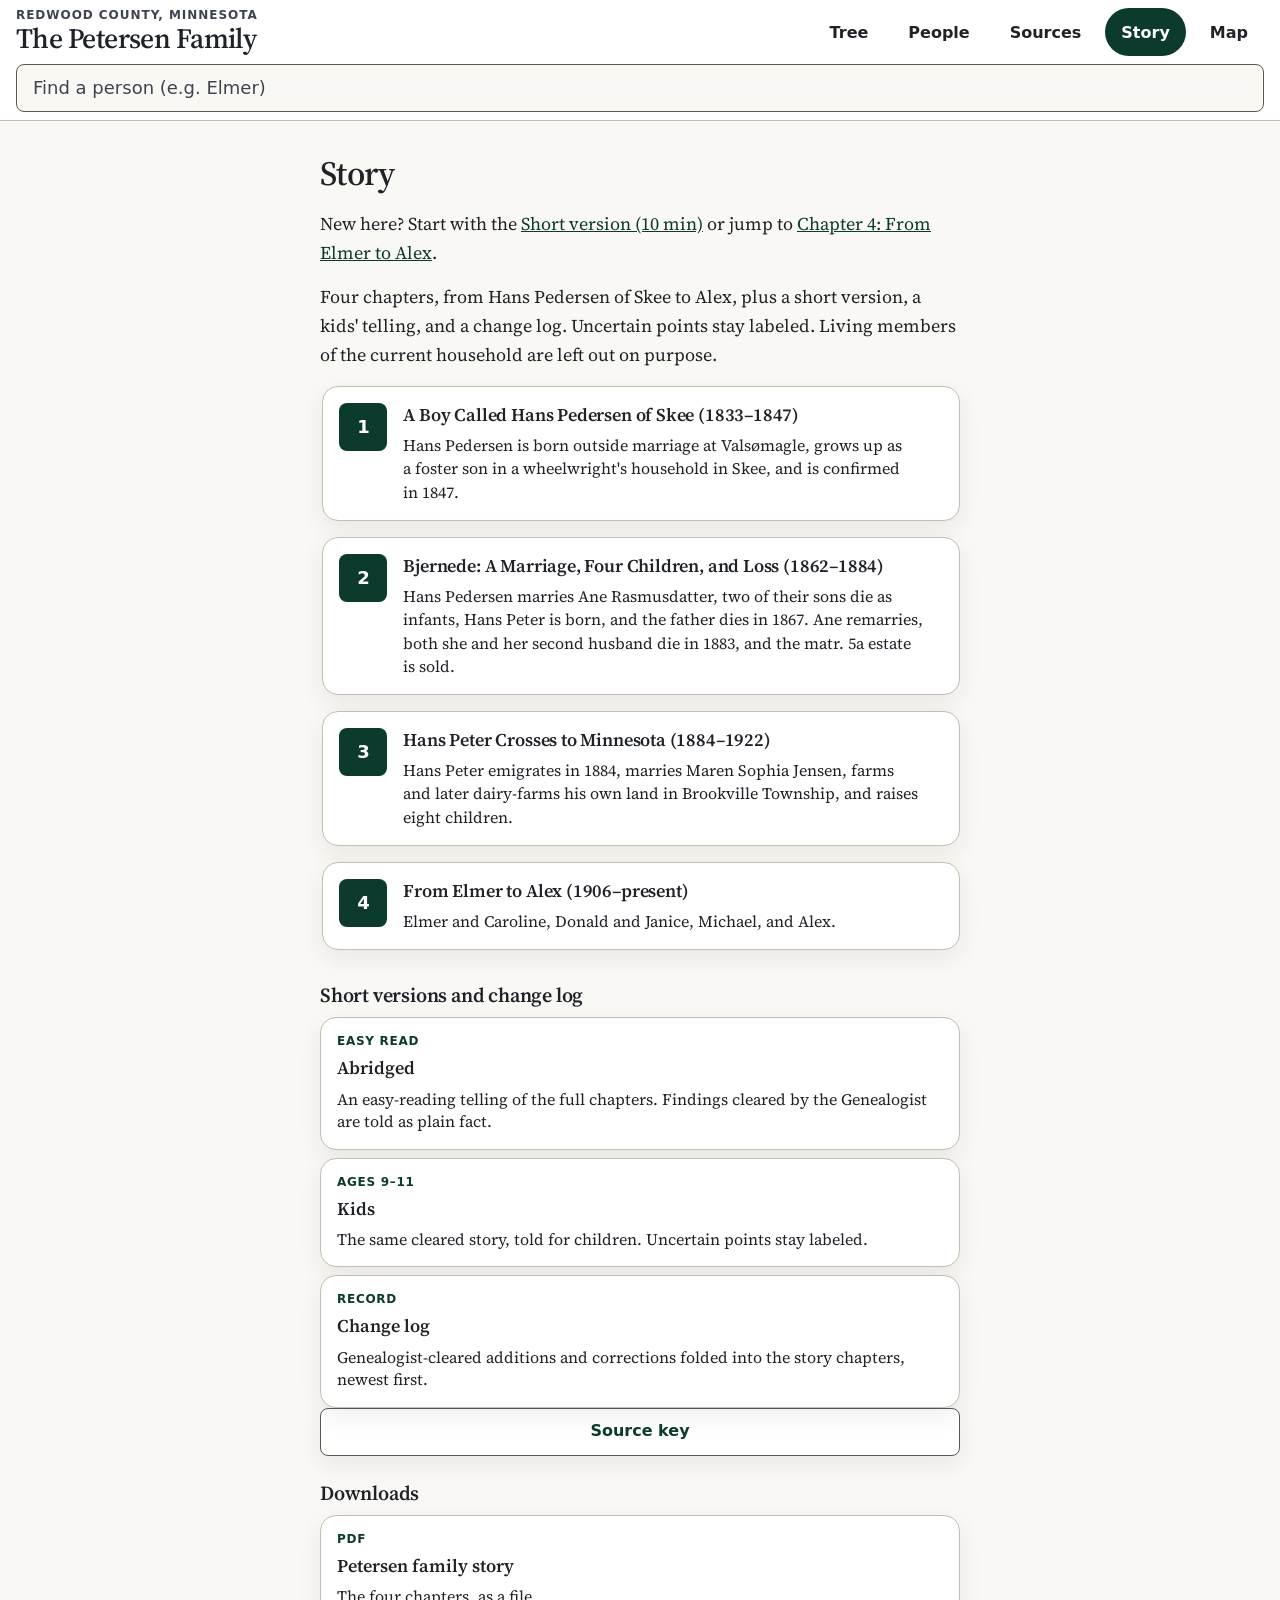
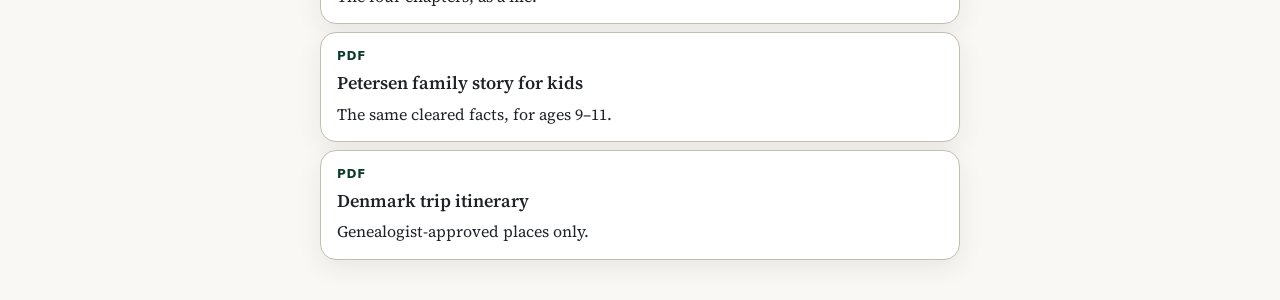
==== commit 2d351802: "Make the tree, sources, and story easier to read Whole family is a list on a phone, Back steps throu" ====
--- a/story/index.html
+++ b/story/index.html
@@ -33,23 +33,14 @@
 <div class="brand"><p class="eyebrow">Redwood County, Minnesota</p><h1><a href="../index.html#start">The Petersen Family</a></h1></div>
 <nav aria-label="Primary"><a data-nav="tree" href="../index.html#tree">Tree</a><a href="../people.html">People</a><a href="../sources.html">Sources</a><a class="on" aria-current="page" href="index.html">Story</a><a href="../map.html">Map</a></nav>
 </header>
-<button type="button" class="story-tools-toggle" id="storytoolstoggle" aria-expanded="true" aria-controls="storytools"><span class="when-open">Hide tools</span><span class="when-closed">Show tools</span></button>
-<div id="storytools" class="story-tools">
-<div class="banner"></div>
-<nav class="story-jump" aria-label="Chapters"><a href="index.html" aria-label="All chapters" aria-current="page">All</a><a href="01-hans-pedersen-childhood.html" aria-label="Chapter 1">1</a><a href="02-bjernede-parents-and-loss.html" aria-label="Chapter 2">2</a><a href="03-hans-peter-to-minnesota.html" aria-label="Chapter 3">3</a><a href="04-elmer-to-alex.html" aria-label="Chapter 4">4</a><a href="source-key.html" aria-label="Source key">Key</a></nav>
-<nav class="story-companions" aria-label="Story companions"><a href="abridged.html">Abridged</a><a href="kids.html">Kids</a><a href="change-log.html">Change log</a></nav>
-<nav class="story-files" aria-label="Downloads">
-<a href="../downloads/Petersen-Family-Story.pdf">Story PDF</a>
-<a href="../downloads/Petersen-Family-Story-Kids.pdf">Kids story PDF</a>
-<a href="../downloads/Denmark-Trip-Itinerary.pdf">Denmark trip PDF</a>
-</nav>
-</div>
+
 <script>
 (function(){var c=document.documentElement.classList.contains("story-tools-collapsed"),b=document.getElementById("storytoolstoggle"),t=document.getElementById("storytools");if(b)b.setAttribute("aria-expanded",c?"false":"true");if(t){if(c)t.setAttribute("hidden","");else t.removeAttribute("hidden")}})();
 </script>
 </div>
 <main class="story-wrap">
 <h2>Story</h2>
+<p class="lede">New here? Start with the <a href="abridged.html">Short version (10 min)</a> or jump to <a href="04-elmer-to-alex.html">Chapter 4: From Elmer to Alex</a>.</p>
 <p class="lede">Four chapters, from Hans Pedersen of Skee to Alex, plus a short version, a kids' telling, and a change log. Uncertain points stay labeled. Living members of the current household are left out on purpose.</p>
 <ol class="chapter-list">
 <li><a class="chapter-card" href="01-hans-pedersen-childhood.html"><span class="chapter-num">1</span><span class="chapter-copy"><span class="chapter-title">A Boy Called Hans Pedersen of Skee (1833–1847)</span><span class="chapter-sum">Hans Pedersen is born outside marriage at Valsømagle, grows up as a foster son in a wheelwright&#x27;s household in Skee, and is confirmed in 1847.</span></span></a></li>
--- a/style.css
+++ b/style.css
@@ -467,3 +467,91 @@
 @media (prefers-reduced-motion:reduce){
   .finder-pop,.rung,.start{scroll-behavior:auto}
 }
+
+/* F07–F15 */
+.keystrip{margin:0;padding:8px 16px;background:var(--card-2);border-bottom:1px solid var(--line);font:700 .875rem/1.4 var(--sans);color:var(--ink)}
+.keystrip-sheet{display:none;border-bottom:0;padding:8px 16px 0}
+@media (max-width:800px){
+  #keystrip{display:none}
+  .keystrip-sheet{display:block}
+  body.outline-mode #svg{display:none}
+  body.outline-mode #familylist{display:block}
+}
+.family-list{display:none;overflow:auto;height:100%;padding:8px 16px 24px;background:var(--bg)}
+.outline,.outline ul{list-style:none;margin:0;padding:0}
+.outline ul{margin-left:16px;border-left:2px solid var(--line);padding-left:8px}
+.outline button{display:flex;align-items:center;width:100%;min-height:44px;margin:4px 0;padding:8px 12px;border:1px solid var(--line);border-radius:8px;background:var(--card);color:var(--ink);font:600 1rem/1.3 var(--sans);text-align:left;cursor:pointer}
+.story-jumps{display:flex;flex-direction:column;gap:8px;margin:8px 0 16px}
+.story-jump-btn{display:flex;align-items:center;min-height:44px;padding:8px 16px;border-radius:8px;background:var(--accent);color:var(--on-accent);font:700 1rem/1.3 var(--sans);text-decoration:none}
+.story-jump-btn:visited{color:var(--on-accent)}
+.research-notes{margin:16px 0;border:1px solid var(--line);border-radius:8px;background:var(--card-2)}
+.research-notes summary{min-height:44px;padding:8px 16px;font:700 1rem/1.3 var(--sans);cursor:pointer}
+.research-notes p{margin:0;padding:0 16px 12px;font:400 .95rem/1.45 var(--sans)}
+.fact-sure{font-weight:700}
+.source-search{margin:0 0 16px}
+#source-q{width:100%;min-height:48px;padding:0 16px;border:1px solid var(--control);border-radius:8px;background:var(--bg);color:var(--ink);font:400 1.125rem/1.3 var(--sans)}
+#source-all{min-height:44px;margin:0 0 16px;padding:8px 16px;border:1px solid var(--accent);border-radius:8px;background:var(--card);color:var(--accent);font:700 1rem var(--sans);cursor:pointer}
+.updated{margin:4px 0 16px;font:600 1rem/1.4 var(--sans);color:var(--muted)}
+.ruled{margin:16px 0}
+.ruled summary{min-height:44px;display:flex;align-items:center;font:700 1rem/1.3 var(--sans);cursor:pointer}
+a.cite{display:inline-flex;align-items:center;min-height:32px;padding:6px 8px;margin:0 4px}
+.place-card:not(.is-current) .place-body{display:none}
+.place-jump{min-height:56px}
+.people-here{font:600 1rem/1.4 var(--sans)}
+.node .status{font-size:16px}
+
+/* F04 + F06: phone tree stays readable, and the chrome gets out of the way. */
+.banner-in-key{display:none}
+@media (max-width:800px){
+  body.tree .banner{display:none}
+  .banner-in-key{display:block}
+  html:not(.home-open) body.tree header{padding-top:max(4px,env(safe-area-inset-top));padding-bottom:4px;row-gap:4px}
+  html:not(.home-open) body.tree .eyebrow{display:none}
+  html:not(.home-open) body.tree h1{font-size:.95rem;max-width:5.5rem;overflow:hidden;text-overflow:ellipsis;white-space:nowrap}
+  html:not(.home-open) body.tree header nav{flex:1 1 auto;display:flex;width:auto;min-width:0;gap:4px}
+  html:not(.home-open) body.tree header nav a{min-height:44px;min-width:0;padding:0 4px;font-size:.8125rem}
+  html:not(.home-open) body.tree .finder input{min-height:44px;font-size:1rem}
+  body.tree .toolbar{flex-wrap:nowrap;gap:8px;padding:4px 8px;padding-left:max(8px,env(safe-area-inset-left));padding-right:max(8px,env(safe-area-inset-right))}
+  body.tree .scope{flex:1 1 auto;min-width:0;min-height:44px}
+  body.tree .scope button{min-height:44px;padding:0 8px;font-size:.9375rem}
+  body.tree .legend summary{min-height:44px;min-width:44px;padding:0 12px}
+  body.tree .pane-toggle{display:none}
+  body.tree .ctrl{position:fixed;right:max(8px,env(safe-area-inset-right));bottom:calc(var(--peek) + 8px);margin:0;width:48px;flex-direction:column;gap:8px;z-index:6}
+  body.tree .ctrl button{width:48px;min-width:48px;height:48px;min-height:48px;padding:0}
+  body.tree .ctrl-label{position:absolute;width:1px;height:1px;padding:0;margin:-1px;overflow:hidden;clip:rect(0,0,0,0)}
+  body.tree:has(#sheet.open) .ctrl{bottom:auto;top:calc(var(--chrome, 160px) + 8px)}
+  #sheet{max-height:85dvh}
+  #sheet.open{height:85dvh;max-height:85dvh}
+}
+
+/* F07–F15 */
+.keystrip{margin:0;padding:8px 16px;background:var(--card-2);border-bottom:1px solid var(--line);font:700 .875rem/1.4 var(--sans);color:var(--ink)}
+.keystrip-sheet{display:none;border-bottom:0;padding:8px 16px 0}
+@media (max-width:800px){
+  #keystrip{display:none}
+  .keystrip-sheet{display:block}
+  body.outline-mode #svg{display:none}
+  body.outline-mode #familylist{display:block}
+}
+.family-list{display:none;overflow:auto;height:100%;padding:8px 16px 24px;background:var(--bg)}
+.outline,.outline ul{list-style:none;margin:0;padding:0}
+.outline ul{margin-left:16px;border-left:2px solid var(--line);padding-left:8px}
+.outline button{display:flex;align-items:center;width:100%;min-height:44px;margin:4px 0;padding:8px 12px;border:1px solid var(--line);border-radius:8px;background:var(--card);color:var(--ink);font:600 1rem/1.3 var(--sans);text-align:left;cursor:pointer}
+.story-jumps{display:flex;flex-direction:column;gap:8px;margin:8px 0 16px}
+.story-jump-btn{display:flex;align-items:center;min-height:44px;padding:8px 16px;border-radius:8px;background:var(--accent);color:var(--on-accent);font:700 1rem/1.3 var(--sans);text-decoration:none}
+.story-jump-btn:visited{color:var(--on-accent)}
+.research-notes{margin:16px 0;border:1px solid var(--line);border-radius:8px;background:var(--card-2)}
+.research-notes summary{min-height:44px;padding:8px 16px;font:700 1rem/1.3 var(--sans);cursor:pointer}
+.research-notes p{margin:0;padding:0 16px 12px;font:400 .95rem/1.45 var(--sans)}
+.fact-sure{font-weight:700}
+.source-search{margin:0 0 16px}
+#source-q{width:100%;min-height:48px;padding:0 16px;border:1px solid var(--control);border-radius:8px;background:var(--bg);color:var(--ink);font:400 1.125rem/1.3 var(--sans)}
+#source-all{min-height:44px;margin:0 0 16px;padding:8px 16px;border:1px solid var(--accent);border-radius:8px;background:var(--card);color:var(--accent);font:700 1rem var(--sans);cursor:pointer}
+.updated{margin:4px 0 16px;font:600 1rem/1.4 var(--sans);color:var(--muted)}
+.ruled{margin:16px 0}
+.ruled summary{min-height:44px;display:flex;align-items:center;font:700 1rem/1.3 var(--sans);cursor:pointer}
+a.cite{display:inline-flex;align-items:center;min-height:32px;padding:6px 8px;margin:0 4px}
+.place-card:not(.is-current) .place-body{display:none}
+.place-jump{min-height:56px}
+.people-here{font:600 1rem/1.4 var(--sans)}
+.node .status{font-size:16px}
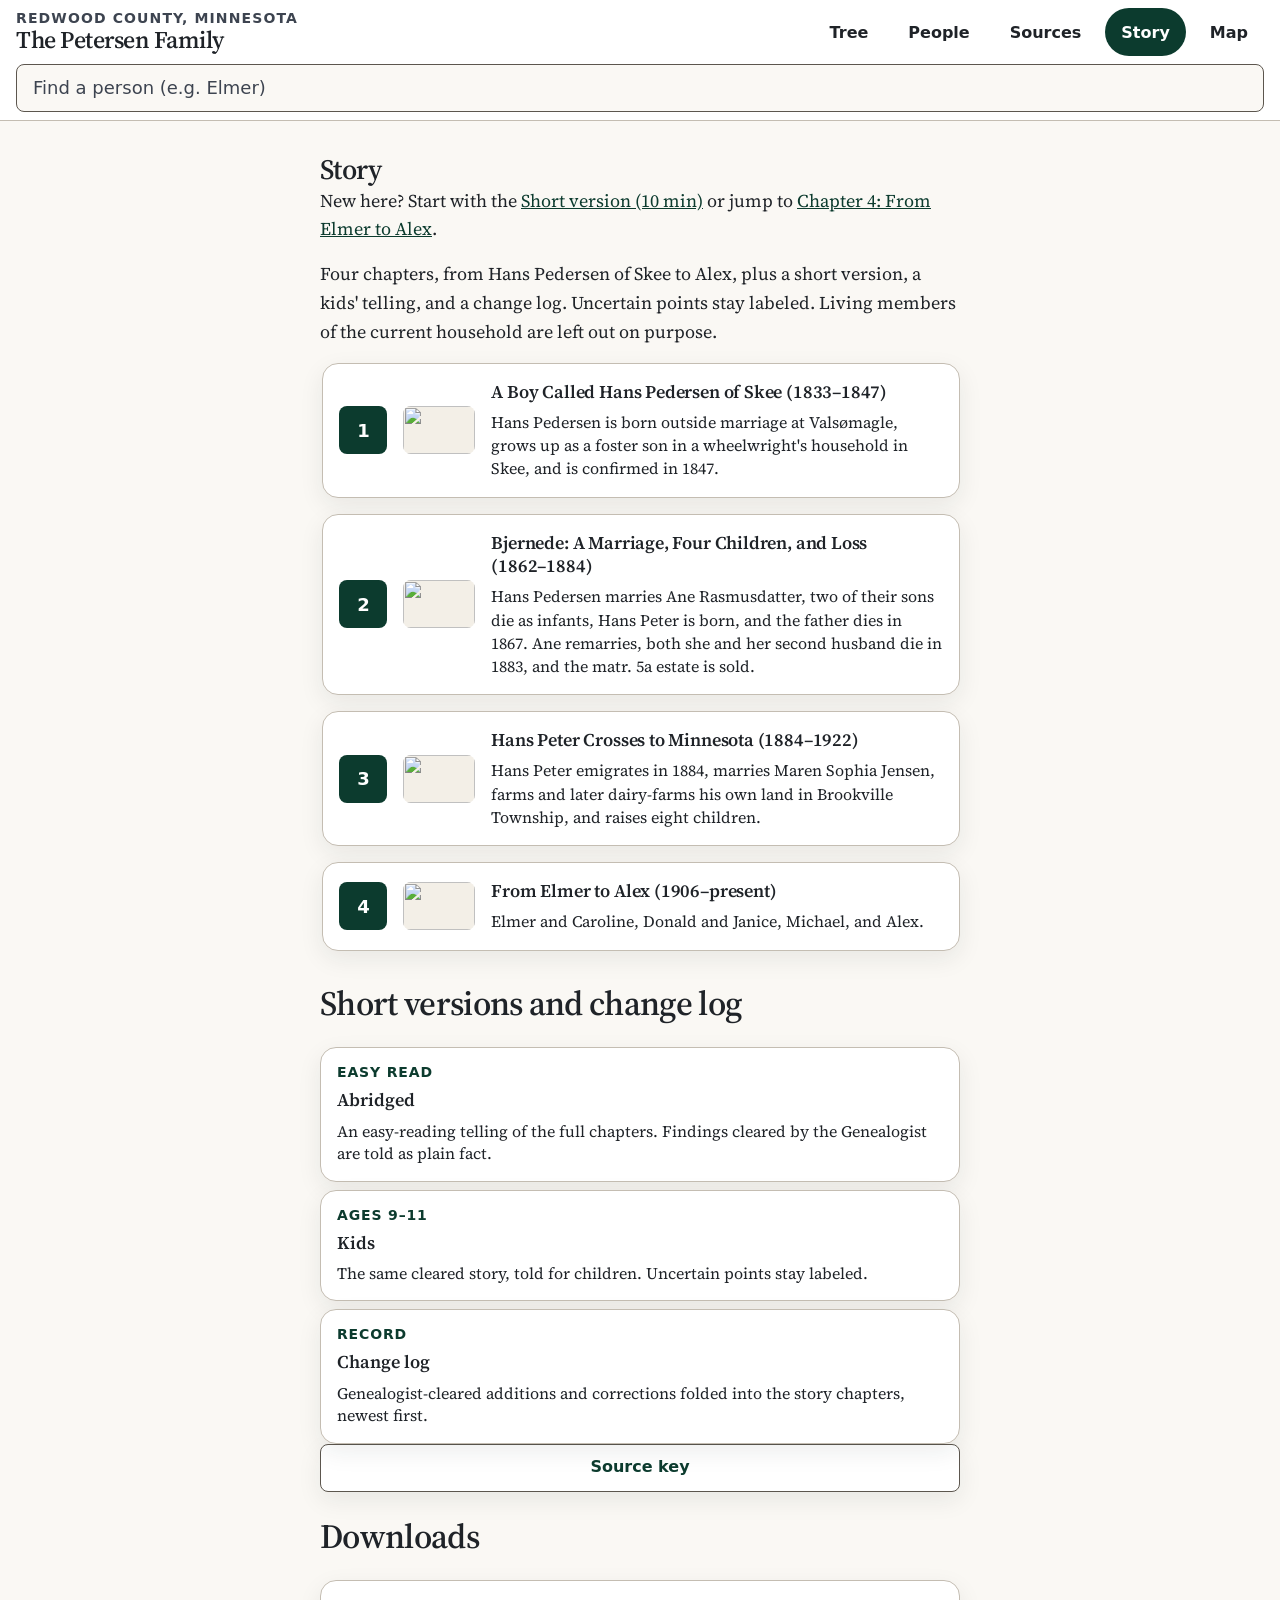
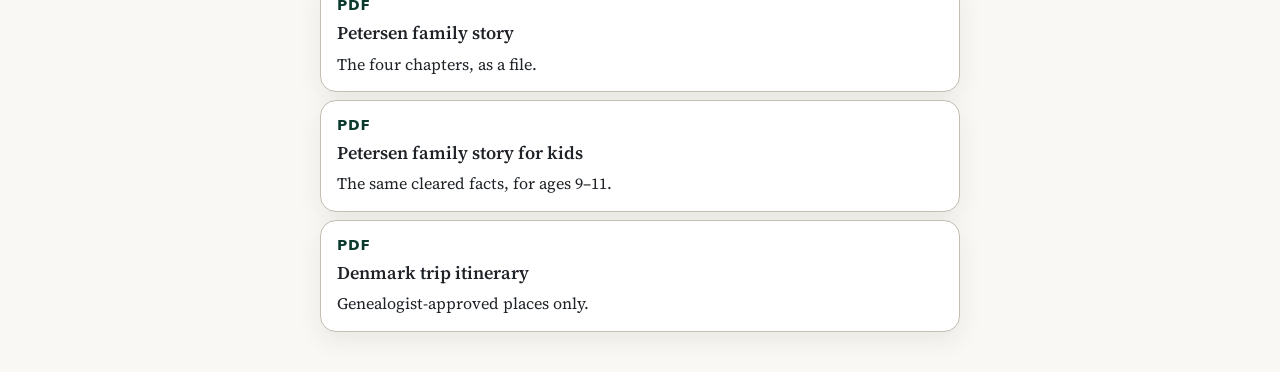
==== commit 79b07ec8: "Give each page one title and a quieter banner The family name is a link, not the page heading. Label" ====
--- a/story/index.html
+++ b/story/index.html
@@ -28,9 +28,10 @@
 <link rel="stylesheet" href="../style.css">
 </head>
 <body class="page story">
+<a class="skip" href="#content">Skip to content</a>
 <div class="sticky-chrome">
 <header>
-<div class="brand"><p class="eyebrow">Redwood County, Minnesota</p><h1><a href="../index.html#start">The Petersen Family</a></h1></div>
+<div class="brand"><p class="eyebrow">Redwood County, Minnesota</p><p class="brand"><a href="../index.html#start">The Petersen Family</a></p></div>
 <nav aria-label="Primary"><a data-nav="tree" href="../index.html#tree">Tree</a><a href="../people.html">People</a><a href="../sources.html">Sources</a><a class="on" aria-current="page" href="index.html">Story</a><a href="../map.html">Map</a></nav>
 </header>
 
@@ -38,25 +39,25 @@
 (function(){var c=document.documentElement.classList.contains("story-tools-collapsed"),b=document.getElementById("storytoolstoggle"),t=document.getElementById("storytools");if(b)b.setAttribute("aria-expanded",c?"false":"true");if(t){if(c)t.setAttribute("hidden","");else t.removeAttribute("hidden")}})();
 </script>
 </div>
-<main class="story-wrap">
-<h2>Story</h2>
+<main id="content" class="story-wrap">
+<h1>Story</h1>
 <p class="lede">New here? Start with the <a href="abridged.html">Short version (10 min)</a> or jump to <a href="04-elmer-to-alex.html">Chapter 4: From Elmer to Alex</a>.</p>
 <p class="lede">Four chapters, from Hans Pedersen of Skee to Alex, plus a short version, a kids' telling, and a change log. Uncertain points stay labeled. Living members of the current household are left out on purpose.</p>
 <ol class="chapter-list">
-<li><a class="chapter-card" href="01-hans-pedersen-childhood.html"><span class="chapter-num">1</span><span class="chapter-copy"><span class="chapter-title">A Boy Called Hans Pedersen of Skee (1833–1847)</span><span class="chapter-sum">Hans Pedersen is born outside marriage at Valsømagle, grows up as a foster son in a wheelwright&#x27;s household in Skee, and is confirmed in 1847.</span></span></a></li>
-<li><a class="chapter-card" href="02-bjernede-parents-and-loss.html"><span class="chapter-num">2</span><span class="chapter-copy"><span class="chapter-title">Bjernede: A Marriage, Four Children, and Loss (1862–1884)</span><span class="chapter-sum">Hans Pedersen marries Ane Rasmusdatter, two of their sons die as infants, Hans Peter is born, and the father dies in 1867. Ane remarries, both she and her second husband die in 1883, and the matr. 5a estate is sold.</span></span></a></li>
-<li><a class="chapter-card" href="03-hans-peter-to-minnesota.html"><span class="chapter-num">3</span><span class="chapter-copy"><span class="chapter-title">Hans Peter Crosses to Minnesota (1884–1922)</span><span class="chapter-sum">Hans Peter emigrates in 1884, marries Maren Sophia Jensen, farms and later dairy-farms his own land in Brookville Township, and raises eight children.</span></span></a></li>
-<li><a class="chapter-card" href="04-elmer-to-alex.html"><span class="chapter-num">4</span><span class="chapter-copy"><span class="chapter-title">From Elmer to Alex (1906–present)</span><span class="chapter-sum">Elmer and Caroline, Donald and Janice, Michael, and Alex.</span></span></a></li>
+<li><a class="chapter-card" href="01-hans-pedersen-childhood.html"><span class="chapter-num">1</span><img class="chapter-thumb" alt="" src="https://tile.openstreetmap.org/12/2182/1285.png"><span class="chapter-copy"><span class="chapter-title">A Boy Called Hans Pedersen of Skee (1833–1847)</span><span class="chapter-sum">Hans Pedersen is born outside marriage at Valsømagle, grows up as a foster son in a wheelwright&#x27;s household in Skee, and is confirmed in 1847.</span></span></a></li>
+<li><a class="chapter-card" href="02-bjernede-parents-and-loss.html"><span class="chapter-num">2</span><img class="chapter-thumb" alt="" src="https://tile.openstreetmap.org/12/2180/1286.png"><span class="chapter-copy"><span class="chapter-title">Bjernede: A Marriage, Four Children, and Loss (1862–1884)</span><span class="chapter-sum">Hans Pedersen marries Ane Rasmusdatter, two of their sons die as infants, Hans Peter is born, and the father dies in 1867. Ane remarries, both she and her second husband die in 1883, and the matr. 5a estate is sold.</span></span></a></li>
+<li><a class="chapter-card" href="03-hans-peter-to-minnesota.html"><span class="chapter-num">3</span><img class="chapter-thumb" alt="" src="https://tile.openstreetmap.org/11/484/742.png"><span class="chapter-copy"><span class="chapter-title">Hans Peter Crosses to Minnesota (1884–1922)</span><span class="chapter-sum">Hans Peter emigrates in 1884, marries Maren Sophia Jensen, farms and later dairy-farms his own land in Brookville Township, and raises eight children.</span></span></a></li>
+<li><a class="chapter-card" href="04-elmer-to-alex.html"><span class="chapter-num">4</span><img class="chapter-thumb" alt="" src="https://tile.openstreetmap.org/8/60/92.png"><span class="chapter-copy"><span class="chapter-title">From Elmer to Alex (1906–present)</span><span class="chapter-sum">Elmer and Caroline, Donald and Janice, Michael, and Alex.</span></span></a></li>
 </ol>
 <section class="download-block" aria-label="Short versions and change log">
-<h3>Short versions and change log</h3>
+<h2>Short versions and change log</h2>
 <a class="download-card" href="abridged.html"><span class="download-kicker">Easy read</span><span class="download-title">Abridged</span><span class="download-sum">An easy-reading telling of the full chapters. Findings cleared by the Genealogist are told as plain fact.</span></a>
 <a class="download-card" href="kids.html"><span class="download-kicker">Ages 9–11</span><span class="download-title">Kids</span><span class="download-sum">The same cleared story, told for children. Uncertain points stay labeled.</span></a>
 <a class="download-card" href="change-log.html"><span class="download-kicker">Record</span><span class="download-title">Change log</span><span class="download-sum">Genealogist-cleared additions and corrections folded into the story chapters, newest first.</span></a>
 </section>
 <p class="key-row"><a class="keylink" href="source-key.html">Source key</a></p>
 <section class="download-block" aria-label="Downloads">
-<h3>Downloads</h3>
+<h2>Downloads</h2>
 <a class="download-card" href="../downloads/Petersen-Family-Story.pdf"><span class="download-kicker">PDF</span><span class="download-title">Petersen family story</span><span class="download-sum">The four chapters, as a file.</span></a>
 <a class="download-card" href="../downloads/Petersen-Family-Story-Kids.pdf"><span class="download-kicker">PDF</span><span class="download-title">Petersen family story for kids</span><span class="download-sum">The same cleared facts, for ages 9–11.</span></a>
 <a class="download-card" href="../downloads/Denmark-Trip-Itinerary.pdf"><span class="download-kicker">PDF</span><span class="download-title">Denmark trip itinerary</span><span class="download-sum">Genealogist-approved places only.</span></a>
--- a/style.css
+++ b/style.css
@@ -49,9 +49,13 @@
 :focus-visible{outline:3px solid var(--ink);outline-offset:3px}
 header{flex:none;display:flex;flex-wrap:wrap;align-items:center;justify-content:space-between;gap:8px;row-gap:8px;padding:8px 16px;padding-top:max(8px,env(safe-area-inset-top));padding-left:max(16px,env(safe-area-inset-left));padding-right:max(16px,env(safe-area-inset-right));background:var(--card);border-bottom:1px solid var(--line);z-index:8}
 .brand{min-width:0}
-.eyebrow{margin:0;font:700 .75rem var(--sans);letter-spacing:.08em;text-transform:uppercase;color:var(--muted)}
+.eyebrow{margin:0;font:700 .875rem var(--sans);letter-spacing:.08em;text-transform:uppercase;color:var(--muted)}
 h1{margin:0;font-size:clamp(1.125rem,4.4vw,1.5rem);line-height:1.2}
-h1 a,h1 a:visited{color:inherit;text-decoration:none}
+h1 a,h1 a:visited,p.brand a,p.brand a:visited{color:inherit;text-decoration:none}
+p.brand{margin:0;font-family:var(--serif);font-weight:560;font-size:clamp(1.125rem,4.4vw,1.5rem);line-height:1.2;letter-spacing:-.02em}
+.skip{position:absolute;left:8px;top:8px;z-index:30;transform:translateY(-150%);min-height:44px;padding:8px 16px;border-radius:8px;background:var(--accent);color:var(--on-accent);font:700 1rem var(--sans);text-decoration:none}
+.skip:focus{transform:none}
+.skip:visited{color:var(--on-accent)}
 nav{display:flex;gap:8px;flex:none}
 nav a{font:700 1rem var(--sans);text-decoration:none;color:var(--ink);padding:0 16px;border-radius:999px;min-height:var(--tap);min-width:var(--tap);display:inline-flex;align-items:center;justify-content:center;white-space:nowrap}
 nav a.on{background:var(--accent);color:var(--on-accent)}
@@ -407,7 +411,7 @@
 #finder-list a[aria-selected="true"]{background:var(--accent-soft)}
 .start{padding:16px;padding-left:max(16px,env(safe-area-inset-left));padding-right:max(16px,env(safe-area-inset-right));padding-bottom:calc(32px + env(safe-area-inset-bottom))}
 .start-inner{max-width:52rem;margin:0 auto}
-.start h2{margin:8px 0 16px;font-size:clamp(1.5rem,6vw,2.125rem);line-height:1.25}
+.start h1{margin:8px 0 16px;font-size:clamp(1.5rem,6vw,2.125rem);line-height:1.25}
 .start .lede{margin:0 0 16px}
 .start-actions{display:flex;flex-direction:column;gap:8px;margin:0 0 24px}
 .start-actions button,.start-actions a{appearance:none;width:100%;min-height:56px;padding:8px 16px;border-radius:8px;border:1px solid var(--accent);background:var(--card);color:var(--accent);font:700 1.125rem/1.2 var(--sans);text-align:center;text-decoration:none;display:flex;align-items:center;justify-content:center;cursor:pointer;touch-action:manipulation}
@@ -507,7 +511,7 @@
   .banner-in-key{display:block}
   html:not(.home-open) body.tree header{padding-top:max(4px,env(safe-area-inset-top));padding-bottom:4px;row-gap:4px}
   html:not(.home-open) body.tree .eyebrow{display:none}
-  html:not(.home-open) body.tree h1{font-size:.95rem;max-width:5.5rem;overflow:hidden;text-overflow:ellipsis;white-space:nowrap}
+  html:not(.home-open) body.tree p.brand{font-size:.95rem;max-width:5.5rem;overflow:hidden;text-overflow:ellipsis;white-space:nowrap}
   html:not(.home-open) body.tree header nav{flex:1 1 auto;display:flex;width:auto;min-width:0;gap:4px}
   html:not(.home-open) body.tree header nav a{min-height:44px;min-width:0;padding:0 4px;font-size:.8125rem}
   html:not(.home-open) body.tree .finder input{min-height:44px;font-size:1rem}
@@ -555,3 +559,10 @@
 .place-jump{min-height:56px}
 .people-here{font:600 1rem/1.4 var(--sans)}
 .node .status{font-size:16px}
+.hero{display:grid;grid-template-columns:1fr 1fr;aspect-ratio:16/9;overflow:hidden;border-radius:16px;margin:0 0 16px;background:var(--card-2)}
+.hero img{width:100%;height:100%;object-fit:cover;display:block}
+.chapter-thumb{width:72px;height:48px;object-fit:cover;border-radius:8px;flex:none;background:var(--card-2)}
+.chapter-card{align-items:center}
+.download-kicker,.pager .dir,.flag,#panel h3,#panel dt{font-size:.875rem}
+.pager a.next,.pager a.prev{min-height:48px}
+.pager .label{font-size:1rem}
